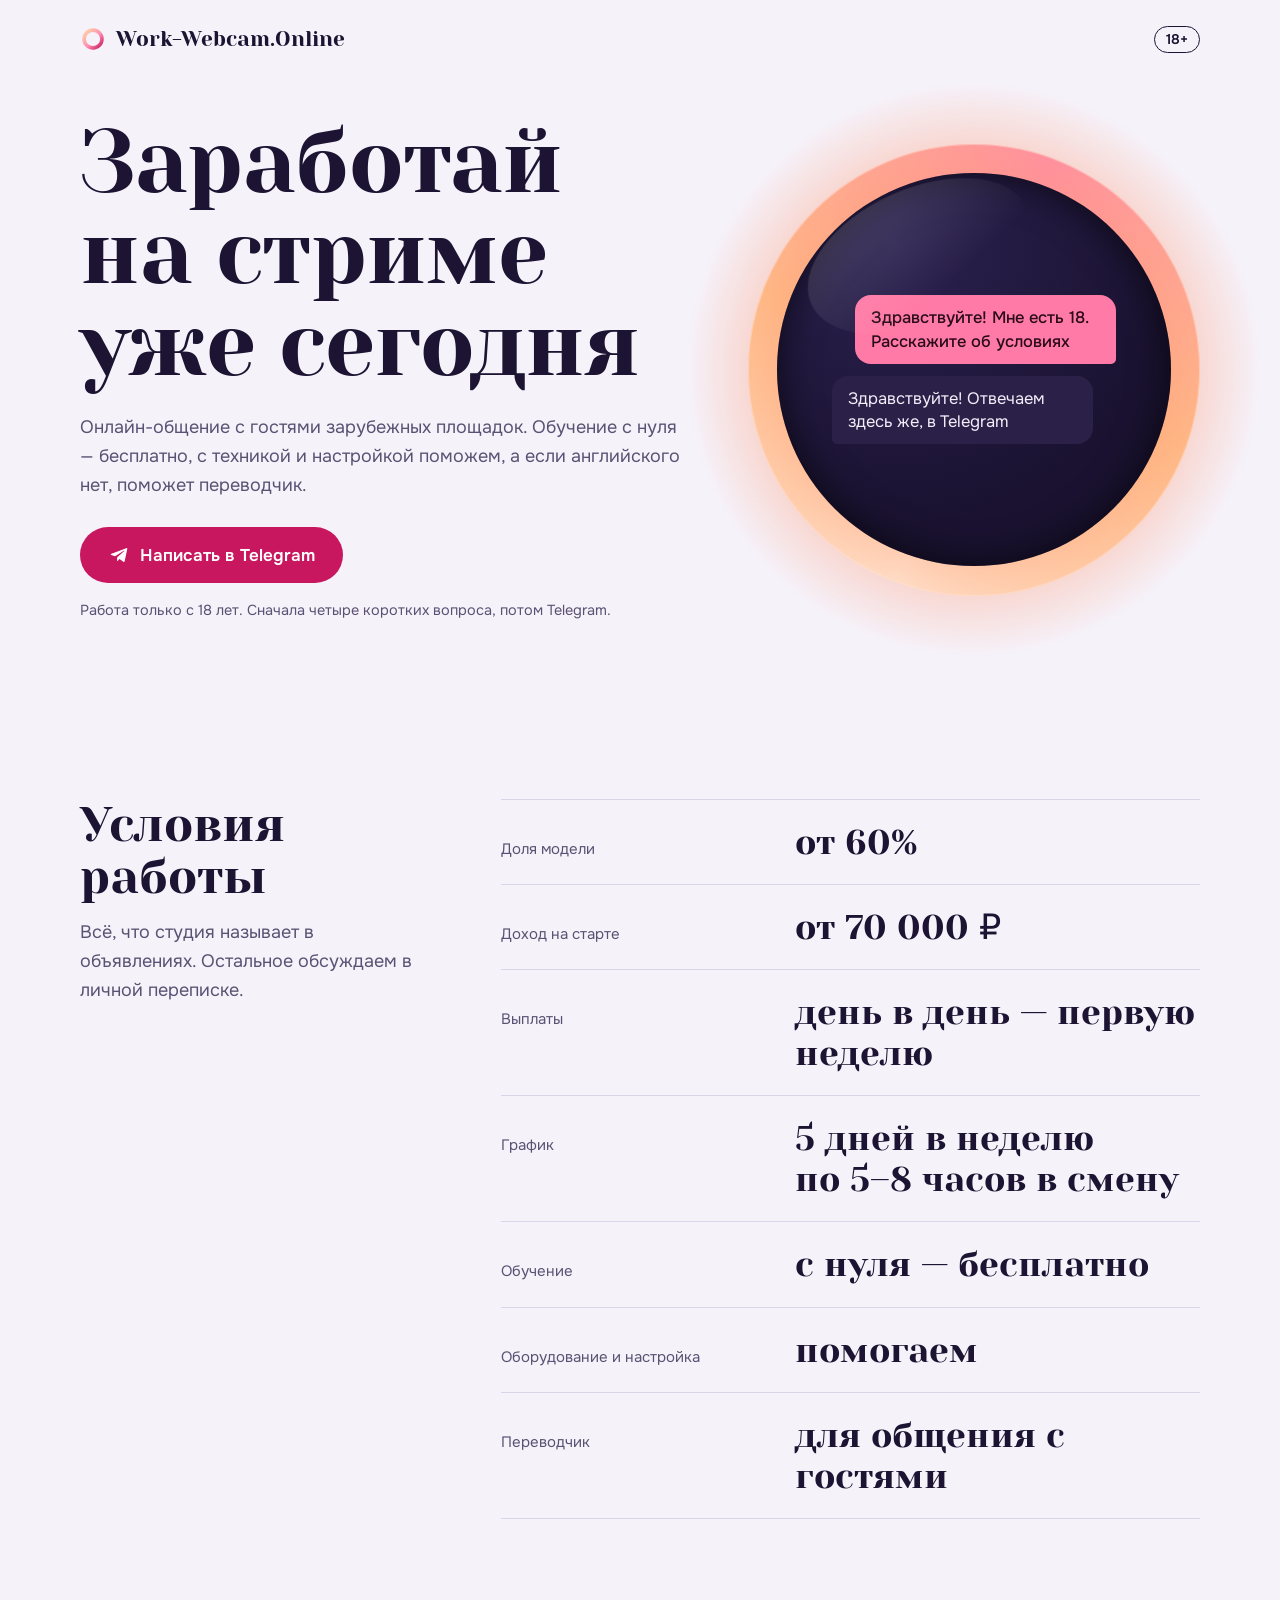
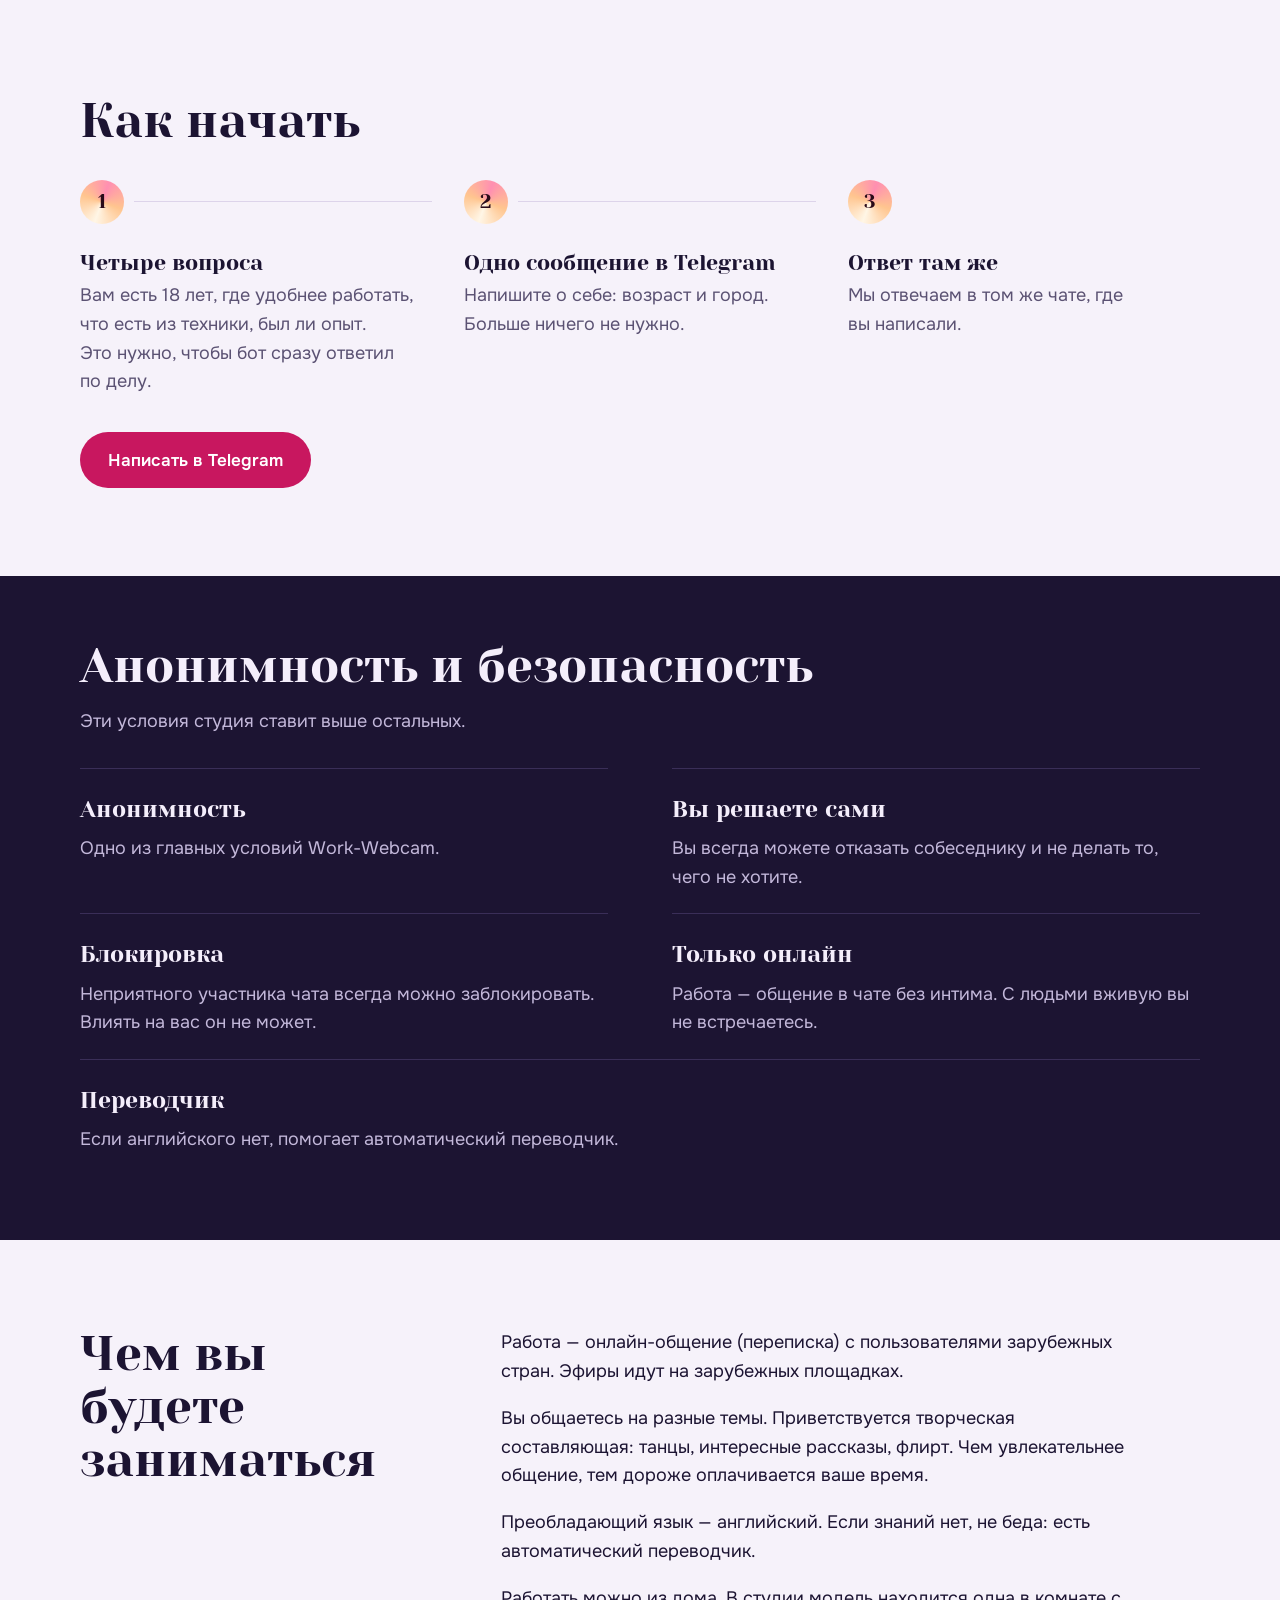
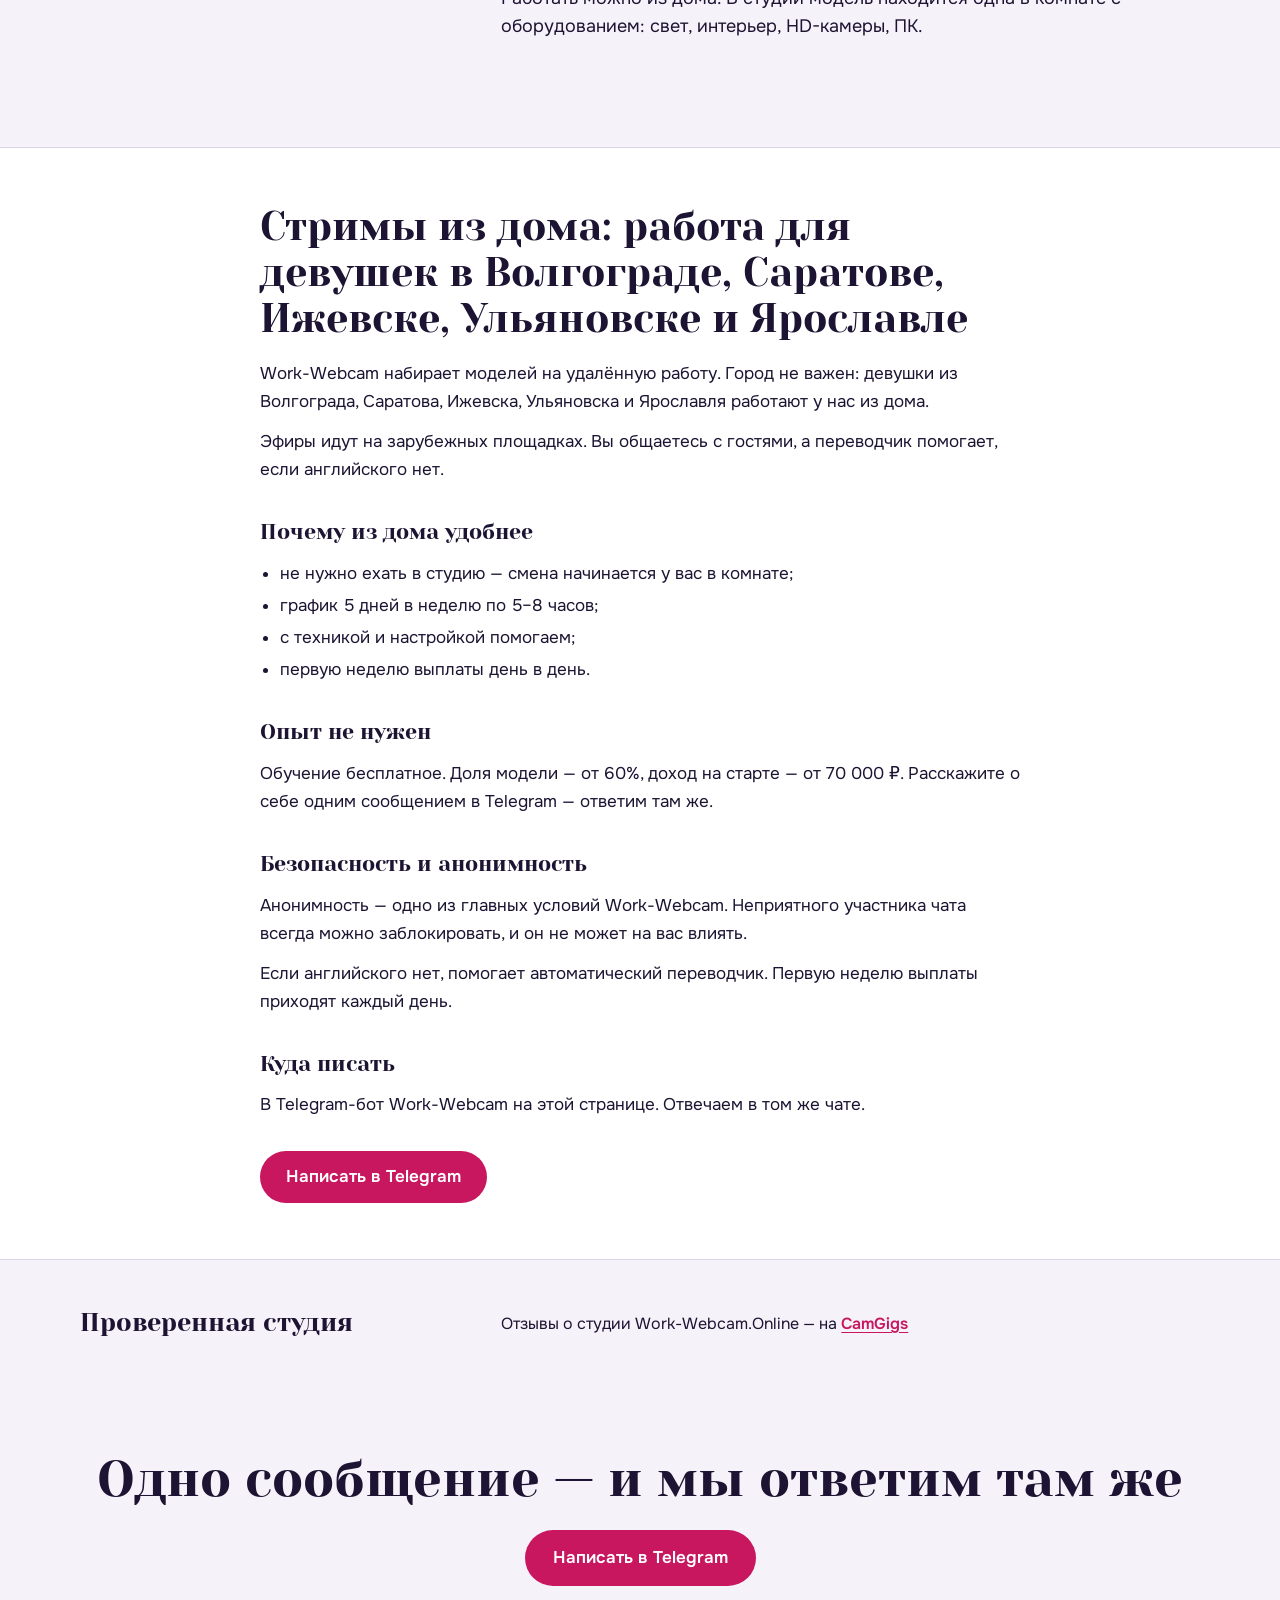
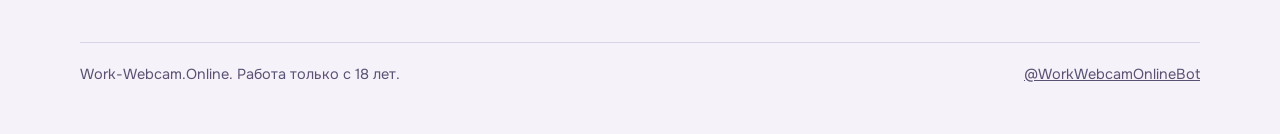
==== index.html @ 43a7afc7 "Новый вид «заказ»: кольцевая лампа, ведомость условий, путь заявки; SEO-основа; превью noindex Co-Au" ====
<!DOCTYPE html>
<html lang="ru">
<head>
<meta charset="utf-8">
<meta name="viewport" content="width=device-width, initial-scale=1">
<meta name="color-scheme" content="light dark">
<meta name="robots" content="noindex,nofollow">
<title>Work-Webcam — работа вебкам-моделью из дома: выплаты каждый день</title>
<meta name="description" content="Work-Webcam: работа вебкам-моделью из дома. Выплаты каждый день в первую неделю, анонимность, переводчик для общения. Заявка — в Telegram.">
<link rel="canonical" href="https://metatron2025.github.io/work-webcam-online/">
<meta property="og:type" content="website">
<meta property="og:locale" content="ru_RU">
<meta property="og:site_name" content="Work-Webcam.Online">
<meta property="og:url" content="https://metatron2025.github.io/work-webcam-online/">
<meta property="og:title" content="Работа вебкам моделью в своём Городе или Удалённо">
<meta property="og:description" content="Work-Webcam: работа вебкам-моделью из дома. Выплаты каждый день в первую неделю, анонимность, переводчик для общения. Заявка — в Telegram.">
<meta property="og:image" content="https://metatron2025.github.io/work-webcam-online/images/og.webp">
<meta property="og:image:width" content="1200">
<meta property="og:image:height" content="630">
<meta property="og:image:alt" content="Кольцевая лампа и переписка в Telegram: Work-Webcam.Online">
<meta name="twitter:card" content="summary_large_image">
<link rel="icon" href="images/favicon.svg" type="image/svg+xml">
<link rel="preload" href="fonts/yeseva-one-cyrillic.woff2" as="font" type="font/woff2" crossorigin>
<link rel="preload" href="fonts/onest-cyrillic.woff2" as="font" type="font/woff2" crossorigin>
<link rel="stylesheet" href="css/fonts.css">
<link rel="stylesheet" href="css/site.css">
<script type="application/ld+json">
{"@context":"https://schema.org","@graph":[
{"@type":"Organization","@id":"https://metatron2025.github.io/work-webcam-online/#org","name":"Work-Webcam.Online","url":"https://metatron2025.github.io/work-webcam-online/","logo":"https://metatron2025.github.io/work-webcam-online/images/favicon.svg","sameAs":["https://t.me/WorkWebcamOnlineBot"],"description":"Студия набирает девушек от 18 лет на удалённую работу вебкам-моделью. Заявка — в Telegram."},
{"@type":"WebSite","@id":"https://metatron2025.github.io/work-webcam-online/#site","url":"https://metatron2025.github.io/work-webcam-online/","name":"Work-Webcam.Online","inLanguage":"ru","publisher":{"@id":"https://metatron2025.github.io/work-webcam-online/#org"}}
]}
</script>
</head>
<body>
<a class="ssylka-propustit" href="#usloviya">К условиям работы</a>

<header class="obertka shapka">
  <a class="imya" href="./" aria-label="Work-Webcam.Online — на главную">
    <svg viewBox="0 0 64 64" aria-hidden="true"><defs><linearGradient id="lg" x1="0" y1="0" x2="1" y2="1"><stop offset="0" stop-color="#ffd7a8"/><stop offset=".55" stop-color="#ff8fb1"/><stop offset="1" stop-color="#c8175f"/></linearGradient></defs><circle cx="32" cy="32" r="22" fill="none" stroke="url(#lg)" stroke-width="9"/></svg>
    Work-Webcam.Online
  </a>
  <span class="vozrast" title="Работа только с 18 лет">18+</span>
</header>

<main>
  <section class="obertka pervyj" aria-labelledby="zagolovok">
    <div>
      <h1 id="zagolovok">Заработай на стриме уже сегодня</h1>
      <p class="vstuplenie">Онлайн-общение с гостями зарубежных площадок. Обучение с нуля — бесплатно, с техникой и настройкой поможем, а если английского нет, поможет переводчик.</p>
      <a class="knopka" href="https://t.me/WorkWebcamOnlineBot?start=sajt_work-webcam-online" target="_blank" rel="nofollow noopener">
        <svg viewBox="0 0 24 24" aria-hidden="true"><path fill="currentColor" d="M9.78 18.65l.28-4.23 7.68-6.92c.34-.31-.07-.46-.52-.19L7.74 13.3 3.64 12c-.88-.25-.89-.86.2-1.3l15.97-6.16c.73-.33 1.43.18 1.15 1.3l-2.72 12.81c-.19.91-.74 1.13-1.5.71L12.6 16.3l-1.99 1.93c-.23.23-.42.42-.83.42z"/></svg>
        Написать в Telegram
      </a>
      <p class="primechanie">Работа только с 18 лет. Сначала четыре коротких вопроса, потом Telegram.</p>
    </div>
    <div class="lampa" role="img" aria-label="Кольцевая лампа, внутри — переписка: вы пишете одно сообщение, студия отвечает там же, в Telegram">
      <div class="disk" aria-hidden="true">
        <div class="puzyr vhod">Здравствуйте! Мне есть 18. Расскажите об условиях</div>
        <div class="puzyr otvet">Здравствуйте! Отвечаем здесь же, в Telegram</div>
      </div>
    </div>
  </section>

  <section class="obertka razdel usloviya" id="usloviya" aria-labelledby="h-usloviya">
    <div class="zagolovok">
      <h2 id="h-usloviya">Условия работы</h2>
      <p class="podskazka">Всё, что студия называет в объявлениях. Остальное обсуждаем в личной переписке.</p>
    </div>
    <dl class="vedomost">
      <div><dt>Доля модели</dt><dd>от 60%</dd></div>
      <div><dt>Доход на старте</dt><dd>от 70 000 ₽</dd></div>
      <div><dt>Выплаты</dt><dd>день в день — первую неделю</dd></div>
      <div><dt>График</dt><dd>5&nbsp;дней в&nbsp;неделю по&nbsp;5&#8288;–&#8288;8&nbsp;часов в&nbsp;смену</dd></div>
      <div><dt>Обучение</dt><dd>с нуля — бесплатно</dd></div>
      <div><dt>Оборудование и настройка</dt><dd>помогаем</dd></div>
      <div><dt>Переводчик</dt><dd>для общения с гостями</dd></div>
    </dl>
  </section>

  <section class="obertka razdel" aria-labelledby="h-put">
    <h2 id="h-put">Как начать</h2>
    <ol class="put">
      <li><h3>Четыре вопроса</h3><p>Вам есть 18 лет, где удобнее работать, что есть из техники, был ли опыт. Это нужно, чтобы бот сразу ответил по делу.</p></li>
      <li><h3>Одно сообщение в Telegram</h3><p>Напишите о себе: возраст и город. Больше ничего не нужно.</p></li>
      <li><h3>Ответ там же</h3><p>Мы отвечаем в том же чате, где вы написали.</p></li>
    </ol>
    <a class="knopka" href="https://t.me/WorkWebcamOnlineBot?start=sajt_work-webcam-online" target="_blank" rel="nofollow noopener">Написать в Telegram</a>
  </section>

  <div class="noch">
    <section class="obertka razdel" aria-labelledby="h-bezopasnost">
      <h2 id="h-bezopasnost">Анонимность и безопасность</h2>
      <p class="podskazka">Эти условия студия ставит выше остальных.</p>
      <div class="garantii">
        <div><h3>Анонимность</h3><p>Одно из главных условий Work-Webcam.</p></div>
        <div><h3>Вы решаете сами</h3><p>Вы всегда можете отказать собеседнику и не делать то, чего не хотите.</p></div>
        <div><h3>Блокировка</h3><p>Неприятного участника чата всегда можно заблокировать. Влиять на вас он не может.</p></div>
        <div><h3>Только онлайн</h3><p>Работа — общение в чате без интима. С людьми вживую вы не встречаетесь.</p></div>
        <div><h3>Переводчик</h3><p>Если английского нет, помогает автоматический переводчик.</p></div>
      </div>
    </section>
  </div>

  <section class="obertka razdel rabota" aria-labelledby="h-rabota">
    <h2 id="h-rabota">Чем вы будете заниматься</h2>
    <div class="tekst">
      <p>Работа — онлайн-общение (переписка) с пользователями зарубежных стран. Эфиры идут на зарубежных площадках.</p>
      <p>Вы общаетесь на разные темы. Приветствуется творческая составляющая: танцы, интересные рассказы, флирт. Чем увлекательнее общение, тем дороже оплачивается ваше время.</p>
      <p>Преобладающий язык — английский. Если знаний нет, не беда: есть автоматический переводчик.</p>
      <p>Работать можно из дома. В студии модель находится одна в комнате с оборудованием: свет, интерьер, HD-камеры, ПК.</p>
    </div>
  </section>

<!--blok-gorod--><section class="bg-wrap"><div class="bg-in">
<h2>Стримы из дома: работа для девушек в Волгограде, Саратове, Ижевске, Ульяновске и Ярославле</h2>
<p>Work-Webcam набирает моделей на удалённую работу. Город не важен: девушки из Волгограда, Саратова, Ижевска, Ульяновска и Ярославля работают у нас из дома.</p>
<p>Эфиры идут на зарубежных площадках. Вы общаетесь с гостями, а переводчик помогает, если английского нет.</p>
<h3>Почему из дома удобнее</h3>
<ul><li>не нужно ехать в студию — смена начинается у вас в комнате;</li><li>график 5 дней в неделю по 5–8 часов;</li><li>с техникой и настройкой помогаем;</li><li>первую неделю выплаты день в день.</li></ul>
<h3>Опыт не нужен</h3>
<p>Обучение бесплатное. Доля модели — от 60%, доход на старте — от 70 000 ₽. Расскажите о себе одним сообщением в Telegram — ответим там же.</p>
<h3>Безопасность и анонимность</h3>
<p>Анонимность — одно из главных условий Work-Webcam. Неприятного участника чата всегда можно заблокировать, и он не может на вас влиять.</p>
<p>Если английского нет, помогает автоматический переводчик. Первую неделю выплаты приходят каждый день.</p>
<h3>Куда писать</h3>
<p>В Telegram-бот Work-Webcam на этой странице. Отвечаем в том же чате.</p>
<a class="bg-btn" href="https://t.me/WorkWebcamOnlineBot?start=sajt_work-webcam-online" target="_blank" rel="nofollow">Написать в Telegram</a></div></section><!--/blok-gorod-->

  <section class="proverennaya" aria-labelledby="h-prov">
    <div class="obertka">
      <h2 id="h-prov">Проверенная студия</h2>
      <!--blok-proverennaya-->
<div class="camgigs-otzyvy" data-cg-studiya="2766" data-cg-kod="4491ab0385c8">Отзывы о студии Work-Webcam.Online — на <a href="http://100.115.98.47:8081/studios/work-webcam-online/" rel="nofollow" target="_blank">CamGigs</a></div>
<script async src="http://100.115.98.47:8081/wp-content/plugins/camgigs-proverennye/vidzhet.js"></script>
      <!--/blok-proverennaya-->
    </div>
  </section>

  <section class="obertka final" aria-labelledby="h-final">
    <h2 id="h-final">Одно сообщение — и мы ответим там же</h2>
    <a class="knopka" href="https://t.me/WorkWebcamOnlineBot?start=sajt_work-webcam-online" target="_blank" rel="nofollow noopener">Написать в Telegram</a>
  </section>
</main>

<footer class="podval">
  <div class="obertka">
    <span>Work-Webcam.Online. Работа только с 18 лет.</span>
    <a href="https://t.me/WorkWebcamOnlineBot?start=sajt_work-webcam-online" target="_blank" rel="nofollow noopener">@WorkWebcamOnlineBot</a>
  </div>
</footer>

<div class="nizhnyaya"><a class="knopka" href="https://t.me/WorkWebcamOnlineBot?start=sajt_work-webcam-online" target="_blank" rel="nofollow noopener">Написать в Telegram</a></div>

<script src="js/site.js" defer></script>
<script src="bot-priemnik.js"></script>
</body>
</html>
---- css/fonts.css ----
@font-face {
  font-family: 'Onest';
  font-style: normal;
  font-weight: 400 700;
  font-display: swap;
  src: url(../fonts/onest-cyrillic.woff2) format('woff2');
  unicode-range: U+0301, U+0400-045F, U+0490-0491, U+04B0-04B1, U+2116;
}
@font-face {
  font-family: 'Onest';
  font-style: normal;
  font-weight: 400 700;
  font-display: swap;
  src: url(../fonts/onest-latin.woff2) format('woff2');
  unicode-range: U+0000-00FF, U+0131, U+0152-0153, U+02BB-02BC, U+02C6, U+02DA, U+02DC, U+0304, U+0308, U+0329, U+2000-206F, U+20AC, U+2122, U+2191, U+2193, U+2212, U+2215, U+FEFF, U+FFFD;
}
@font-face {
  font-family: 'Yeseva One';
  font-style: normal;
  font-weight: 400;
  font-display: swap;
  src: url(../fonts/yeseva-one-cyrillic.woff2) format('woff2');
  unicode-range: U+0301, U+0400-045F, U+0490-0491, U+04B0-04B1, U+2116;
}
@font-face {
  font-family: 'Yeseva One';
  font-style: normal;
  font-weight: 400;
  font-display: swap;
  src: url(../fonts/yeseva-one-latin.woff2) format('woff2');
  unicode-range: U+0000-00FF, U+0131, U+0152-0153, U+02BB-02BC, U+02C6, U+02DA, U+02DC, U+0304, U+0308, U+0329, U+2000-206F, U+20AC, U+2122, U+2191, U+2193, U+2212, U+2215, U+FEFF, U+FFFD;
}
---- css/site.css ----
/* Work-Webcam.Online — вид «заказ». Одно запоминающееся место: кольцевая лампа на первом экране. Остальное тихое. */
:root {
  --bg: #f6f2fa;
  --surface: #ffffff;
  --ink: #1c1432;
  --muted: #5b5273;
  --line: #ddd4ea;
  --accent: #c8175f;
  --accent-ink: #ffffff;
  --night: #1c1432;
  --night-ink: #f4eefb;
  --night-muted: #c3b8da;
  --night-line: #3a2e58;
  --disc: #1a1230;
  --glow: rgba(255, 150, 110, .5);
  --bubble-in: #2b2148;
  --bubble-out: #ff7aa6;
  --bubble-out-ink: #2a0b19;
  --ring-a: #fff6e6;
  --ring-b: #ffc58f;
  --ring-c: #ff8fb1;
  --display: "Yeseva One", Georgia, "Times New Roman", serif;
  --text: "Onest", system-ui, -apple-system, "Segoe UI", Roboto, Arial, sans-serif;
  --gutter: 20px;
  --radius: 22px;
}
@media (prefers-color-scheme: dark) {
  :root {
    --bg: #120c20;
    --surface: #1b1330;
    --ink: #f4eefb;
    --muted: #b9add2;
    --line: #34294f;
    --accent: #ff6b9c;
    --accent-ink: #26091a;
    --night: #0a0614;
    --night-line: #2c2246;
    --disc: #0d0818;
    --glow: rgba(255, 120, 150, .42);
    --bubble-in: #261c43;
  }
}

*, *::before, *::after { box-sizing: border-box; }
html { -webkit-text-size-adjust: 100%; scroll-behavior: smooth; }
body {
  margin: 0;
  background: var(--bg);
  color: var(--ink);
  font: 400 17px/1.6 var(--text);
  text-rendering: optimizeLegibility;
}
main { overflow-x: clip; }
img, svg { max-width: 100%; display: block; }
a { color: inherit; }
h1, h2, h3 { font-family: var(--display); font-weight: 400; margin: 0; text-wrap: balance; }
p { margin: 0 0 1em; text-wrap: pretty; }
:focus-visible { outline: 3px solid var(--accent); outline-offset: 3px; border-radius: 6px; }
.ssylka-propustit { position: absolute; left: -9999px; top: 8px; background: var(--surface); padding: 10px 14px; z-index: 50; }
.ssylka-propustit:focus { left: 8px; }

.obertka { width: min(1120px, 100% - 2 * var(--gutter)); margin-inline: auto; }

/* Шапка */
.shapka { display: flex; align-items: center; justify-content: space-between; padding: 18px 0 8px; }
.imya { font: 400 21px/1 var(--display); text-decoration: none; display: inline-flex; align-items: center; gap: 10px; }
.imya svg { width: 26px; height: 26px; flex: none; }
.vozrast { font-weight: 600; font-size: 14px; border: 1.5px solid var(--ink); border-radius: 999px; padding: 4px 11px; line-height: 1.2; }

/* Кнопка */
.knopka {
  display: inline-flex; align-items: center; justify-content: center; gap: 10px;
  min-height: 56px; padding: 0 28px; border-radius: 999px;
  background: var(--accent); color: var(--accent-ink);
  font: 600 17px/1 var(--text); text-decoration: none; border: 0; cursor: pointer;
  transition: transform .15s ease, filter .15s ease;
}
.knopka:hover { filter: brightness(1.08); }
.knopka:active { transform: translateY(1px); }
.knopka svg { width: 22px; height: 22px; flex: none; }

/* Первый экран */
.pervyj { padding: 28px 0 56px; display: grid; gap: 40px; }
.pervyj h1 { font-size: clamp(2.6rem, 12.2vw, 5.6rem); line-height: 1.02; letter-spacing: -.01em; }
.pervyj .vstuplenie { font-size: 18px; margin: 22px 0 28px; max-width: 34em; color: var(--muted); }
.pervyj .primechanie { font-size: 14.5px; color: var(--muted); margin: 16px 0 0; }

/* Кольцевая лампа */
.lampa {
  position: relative; isolation: isolate;
  width: min(100%, 360px); aspect-ratio: 1; margin-inline: auto;
  border-radius: 50%; padding: 6.5%;
  background: conic-gradient(from 200deg, var(--ring-a), var(--ring-b), var(--ring-c), var(--ring-b), var(--ring-a));
  box-shadow: 0 0 0 1px rgba(255, 255, 255, .5) inset;
}
.lampa::before { /* свет, падающий вокруг кольца */
  content: ""; position: absolute; inset: -16%; z-index: -1; border-radius: 50%;
  background: radial-gradient(circle, var(--glow) 0 42%, transparent 68%);
  animation: svet 1.5s ease-out both;
}
.lampa .disk {
  position: relative; width: 100%; height: 100%; border-radius: 50%; overflow: hidden;
  background: radial-gradient(120% 120% at 30% 18%, #2b2150 0, var(--disc) 60%);
  box-shadow: inset 0 0 38px rgba(0, 0, 0, .65);
  display: flex; flex-direction: column; justify-content: center; gap: 12px;
  padding: 0 14%;
}
.lampa .disk::after { /* блик на стекле */
  content: ""; position: absolute; width: 60%; height: 34%; left: 6%; top: 4%; border-radius: 50%;
  background: linear-gradient(160deg, rgba(255, 255, 255, .16), transparent 70%); transform: rotate(-24deg); pointer-events: none;
}
.puzyr { font-size: 14.5px; line-height: 1.4; padding: 9px 13px; border-radius: 16px; max-width: 92%; color: #f4eefb; }
.puzyr.vhod { align-self: flex-end; background: var(--bubble-out); color: var(--bubble-out-ink); border-bottom-right-radius: 5px; font-weight: 500; }
.puzyr.otvet { align-self: flex-start; background: var(--bubble-in); border-bottom-left-radius: 5px; animation: otvet .5s ease-out 1.5s both; }
@keyframes svet { from { opacity: 0; transform: scale(.7); } to { opacity: 1; transform: none; } }
@keyframes otvet { from { opacity: 0; transform: translateY(8px); } to { opacity: 1; transform: none; } }

/* Разделы */
.razdel { padding: 56px 0; }
.razdel h2 { font-size: clamp(1.9rem, 7vw, 3rem); line-height: 1.1; }
.razdel .podskazka { color: var(--muted); margin-top: 14px; max-width: 30em; }

/* Условия: ведомость, не карточки */
.usloviya { display: grid; gap: 28px; }
.vedomost { margin: 0; padding: 0; }
.vedomost > div { padding: 18px 0; border-top: 1px solid var(--line); display: grid; gap: 4px; }
.vedomost > div:last-child { border-bottom: 1px solid var(--line); }
.vedomost dt { color: var(--muted); font-size: 15px; }
.vedomost dd { margin: 0; font: 400 clamp(1.5rem, 6.4vw, 2.2rem)/1.15 var(--display); }

/* Путь: настоящая последовательность */
.put { list-style: none; margin: 32px 0 36px; padding: 0; counter-reset: shag; display: grid; gap: 0; }
.put li { position: relative; padding: 0 0 30px 64px; counter-increment: shag; }
.put li::before { /* кольцо-маркер: то же кольцо, что на первом экране */
  content: counter(shag); position: absolute; left: 0; top: 0; width: 44px; height: 44px; border-radius: 50%;
  display: grid; place-items: center; font: 400 20px/1 var(--display); color: #2a0b19;
  background: conic-gradient(from 200deg, var(--ring-a), var(--ring-b), var(--ring-c), var(--ring-b), var(--ring-a));
}
.put li::after { content: ""; position: absolute; left: 21.5px; top: 50px; bottom: 6px; width: 1.5px; background: var(--line); }
.put li:last-child { padding-bottom: 0; }
.put li:last-child::after { display: none; }
.put h3 { font-size: 1.35rem; line-height: 1.25; margin: 6px 0 4px; }
.put p { margin: 0; color: var(--muted); }

/* Безопасность: тёмная полоса */
.noch { background: var(--night); color: var(--night-ink); }
.noch .razdel { padding: 64px 0; }
.noch .podskazka { color: var(--night-muted); }
.garantii { display: grid; gap: 0; margin-top: 32px; }
.garantii > div { padding: 22px 0; border-top: 1px solid var(--night-line); }
.garantii h3 { font-size: 1.45rem; margin-bottom: 6px; }
.garantii p { margin: 0; color: var(--night-muted); }

/* О работе */
.rabota { display: grid; gap: 8px; }
.rabota .tekst p { color: var(--ink); }
.rabota .tekst { max-width: 36em; }

/* Блок «город» — текст сохранён, оформление новое */
.bg-wrap { background: var(--surface); padding: 56px 0; border-block: 1px solid var(--line); }
.bg-in { width: min(760px, 100% - 2 * var(--gutter)); margin-inline: auto; font-size: 17px; line-height: 1.65; }
.bg-in h2 { font-size: clamp(1.7rem, 6vw, 2.5rem); line-height: 1.15; margin: 0 0 18px; }
.bg-in h3 { font-size: 1.35rem; margin: 30px 0 10px; }
.bg-in p { margin: 0 0 12px; }
.bg-in ul { padding-left: 20px; margin: 0 0 12px; }
.bg-in li { margin: 4px 0; }
.bg-btn {
  display: inline-flex; align-items: center; min-height: 52px; margin-top: 20px; padding: 0 26px; border-radius: 999px;
  background: var(--accent); color: var(--accent-ink); text-decoration: none; font-weight: 600;
}
.bg-btn:hover { filter: brightness(1.08); }

/* Проверенная студия */
.proverennaya { padding: 48px 0; }
.proverennaya .obertka { display: grid; gap: 16px; align-items: center; }
.proverennaya h2 { font-size: 1.6rem; line-height: 1.2; }
.camgigs-otzyvy { font-size: 16px; }
.camgigs-otzyvy a { color: var(--accent); font-weight: 600; text-underline-offset: 3px; }

/* Финал и подвал */
.final { text-align: center; padding: 64px 0 48px; }
.final h2 { font-size: clamp(1.9rem, 7vw, 3.2rem); line-height: 1.1; margin-bottom: 22px; }
.podval { padding: 8px 0 110px; font-size: 14.5px; color: var(--muted); }
.podval .obertka { display: flex; flex-wrap: wrap; gap: 6px 18px; justify-content: space-between; border-top: 1px solid var(--line); padding-top: 20px; }

/* Нижняя кнопка на телефоне */
.nizhnyaya {
  position: fixed; inset: auto 0 0 0; z-index: 30; padding: 10px var(--gutter) calc(10px + env(safe-area-inset-bottom));
  background: color-mix(in srgb, var(--bg) 92%, transparent); backdrop-filter: blur(10px);
  border-top: 1px solid var(--line);
  transform: translateY(110%); transition: transform .25s ease;
}
.nizhnyaya.vidna { transform: none; }
.nizhnyaya .knopka { width: 100%; }

/* Окно квиза (скрипт bot-priemnik.js не менялся: перекрашиваем его классы под тему) */
.kz-f .kz-b { background: var(--surface); color: var(--ink); border-radius: 24px; font-family: var(--text); }
.kz-f .kz-s { color: var(--muted); }
.kz-f .kz-t { font-family: var(--display); font-weight: 400; font-size: 24px; }
.kz-f .kz-o { background: var(--bg); color: var(--ink); border-color: var(--line); font-family: var(--text); }
.kz-f .kz-o:hover, .kz-f .kz-o:focus-visible { border-color: var(--accent); outline: 3px solid color-mix(in srgb, var(--accent) 35%, transparent); outline-offset: 0; }
.kz-f .kz-g { background: var(--accent); color: var(--accent-ink); font-family: var(--text); }
.kz-f .kz-x { color: var(--muted); }

/* Широкие экраны */
@media (min-width: 900px) {
  :root { --gutter: 32px; }
  body { font-size: 18px; }
  .shapka { padding-top: 26px; }
  .pervyj { grid-template-columns: 1.15fr .85fr; align-items: center; gap: 56px; padding: 56px 0 88px; }
  .lampa { width: min(100%, 460px); }
  .puzyr { font-size: 16.5px; padding: 11px 16px; }
  .razdel { padding: 88px 0; }
  .usloviya { grid-template-columns: 4fr 8fr; gap: 72px; align-items: start; }
  .usloviya .zagolovok { position: sticky; top: 32px; }
  .vedomost > div { grid-template-columns: 1fr 1.5fr; align-items: baseline; gap: 24px; padding: 22px 0; }
  .put { grid-template-columns: repeat(3, 1fr); gap: 32px; }
  .put li { padding: 64px 0 0; }
  .put li::after { left: 54px; right: 0; top: 21px; bottom: auto; width: auto; height: 1.5px; }
  .put li:last-child::after { display: none; }
  .garantii { grid-template-columns: repeat(2, 1fr); column-gap: 64px; }
  .garantii > div:nth-child(5) { grid-column: 1 / -1; }
  .rabota { grid-template-columns: 4fr 8fr; gap: 72px; }
  .proverennaya .obertka { grid-template-columns: 4fr 8fr; gap: 72px; }
  .nizhnyaya { display: none; }
  .podval { padding-bottom: 48px; }
}

@media (prefers-reduced-motion: reduce) {
  html { scroll-behavior: auto; }
  .lampa::before, .puzyr.otvet { animation: none; }
  .nizhnyaya { transition: none; }
}
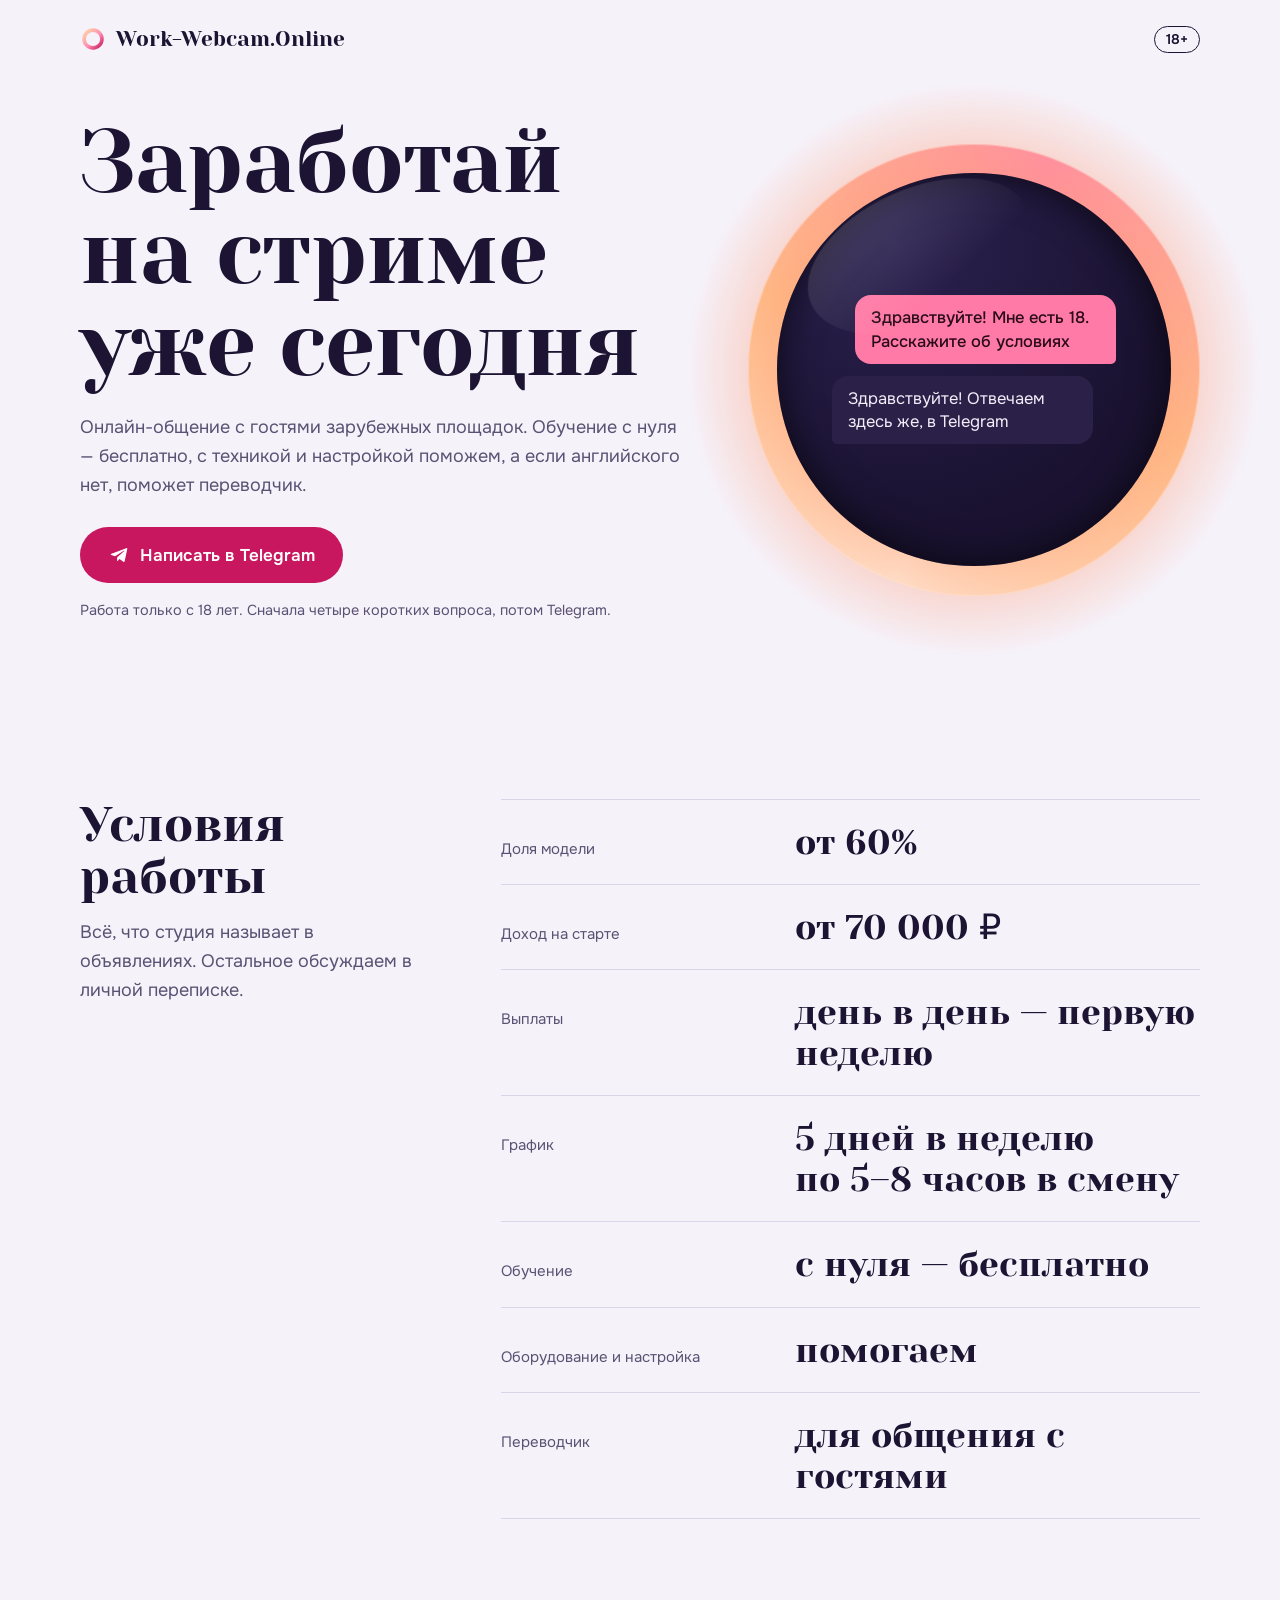
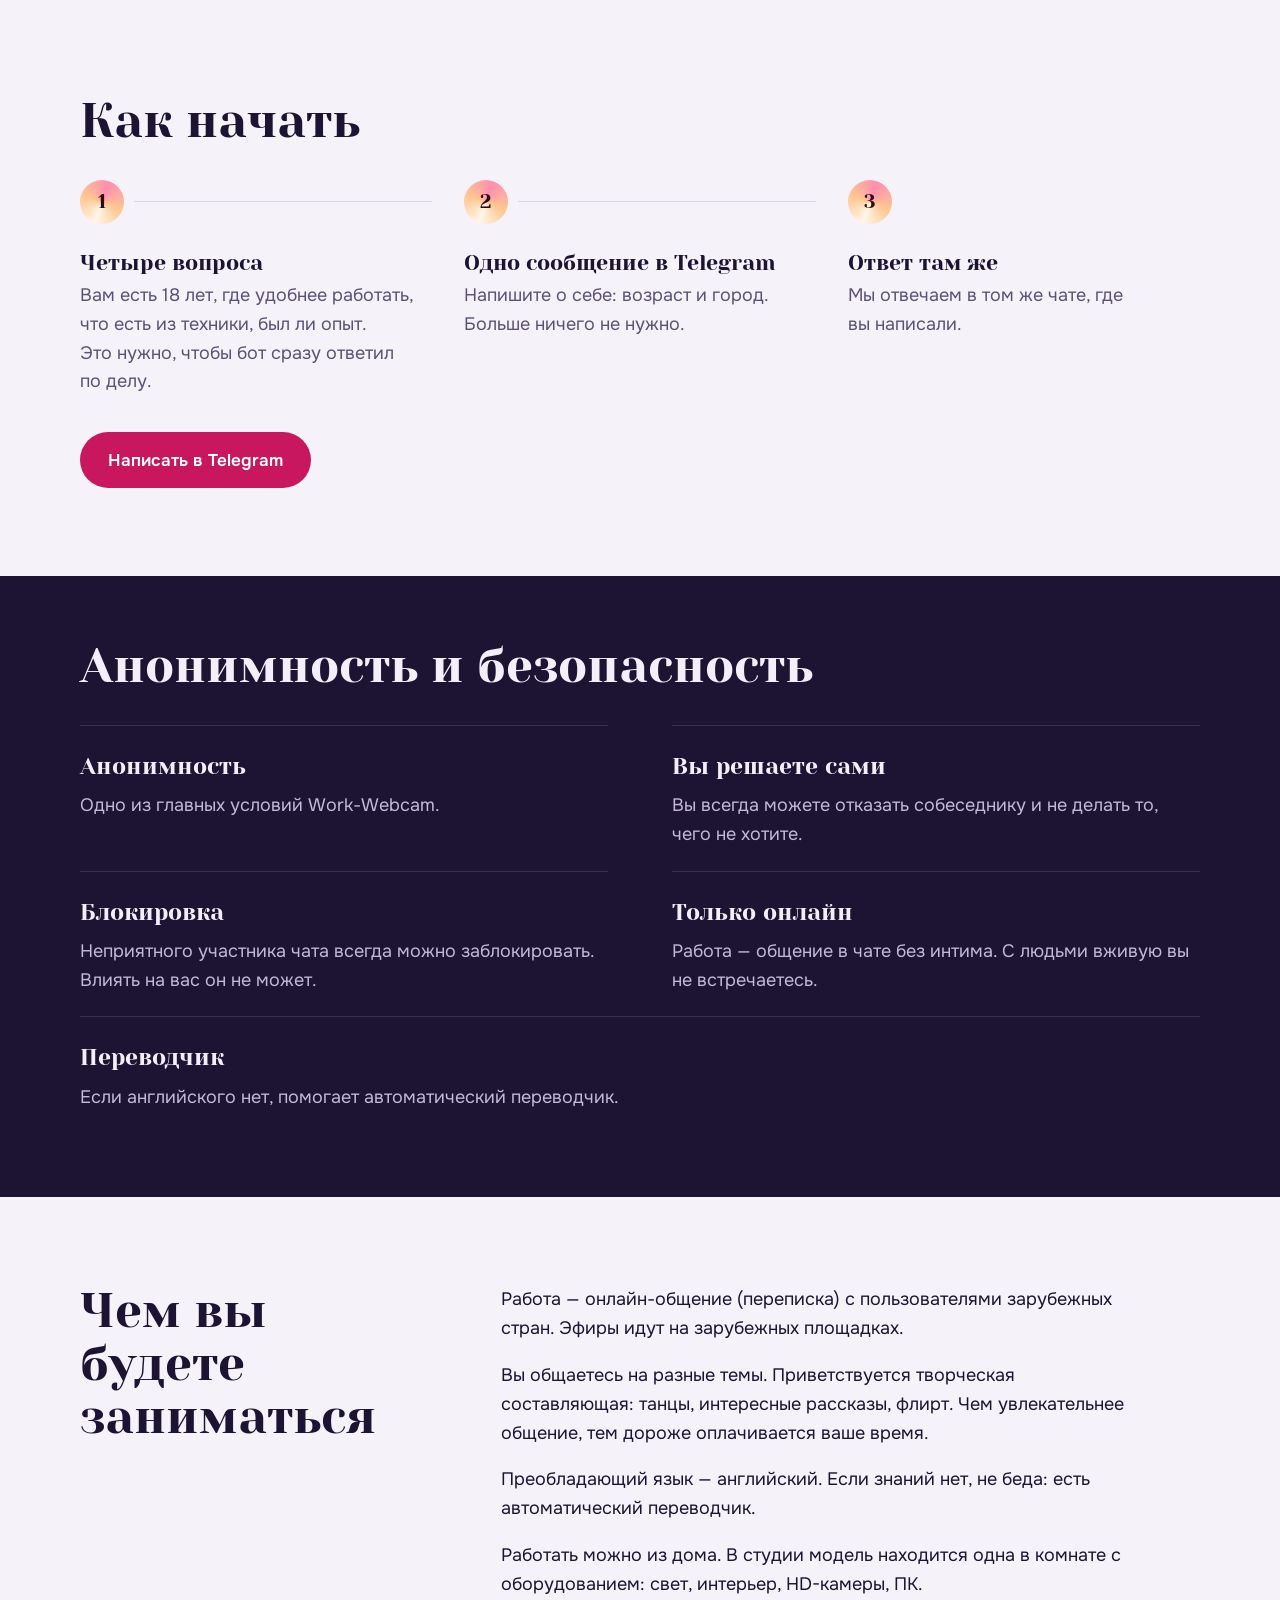
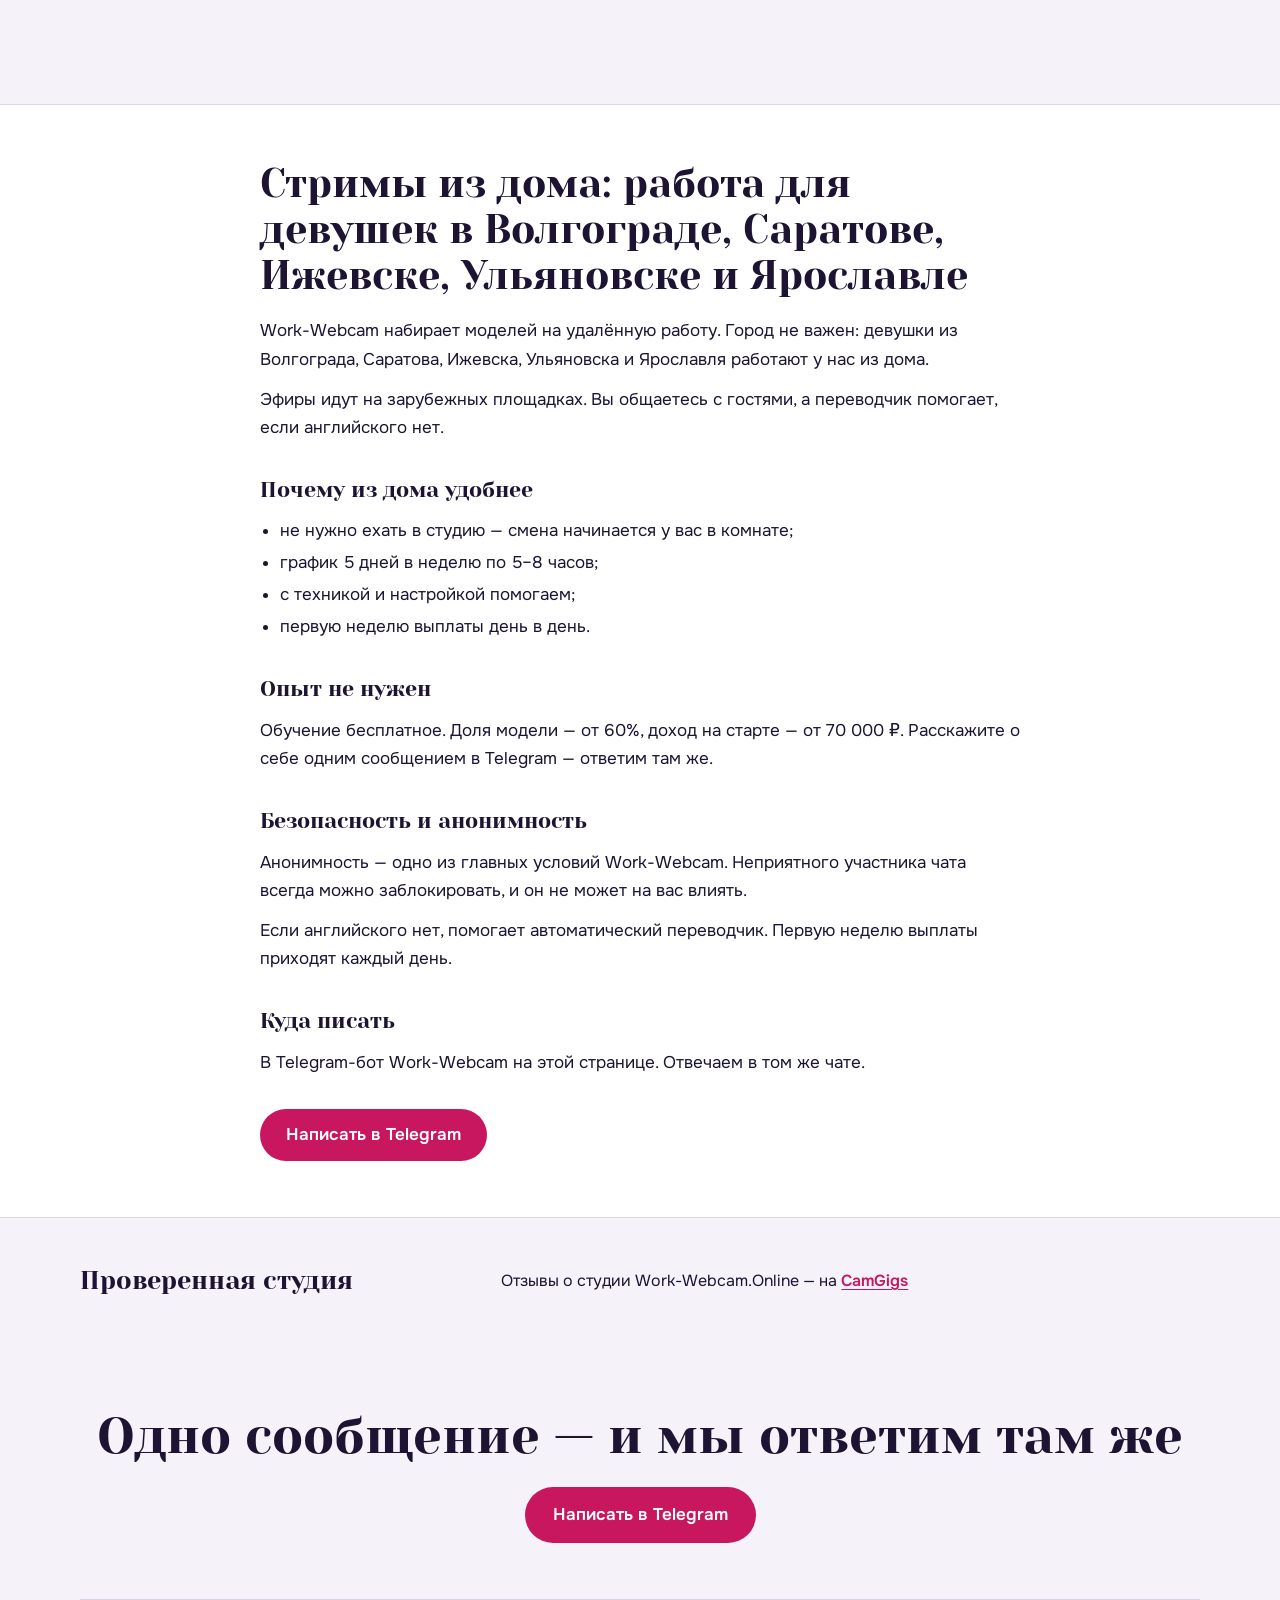
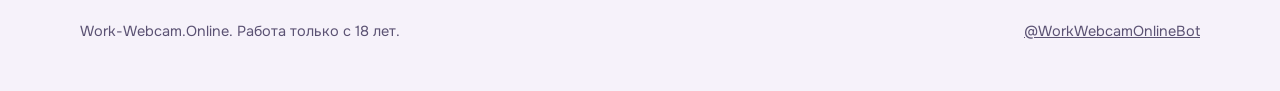
==== commit dd73b67b: "Раздел безопасности: убрана подпись, которой нет в источниках Co-Authored-By: Claude Opus 5.5 (1M co" ====
--- a/index.html
+++ b/index.html
@@ -90,7 +90,6 @@
   <div class="noch">
     <section class="obertka razdel" aria-labelledby="h-bezopasnost">
       <h2 id="h-bezopasnost">Анонимность и безопасность</h2>
-      <p class="podskazka">Эти условия студия ставит выше остальных.</p>
       <div class="garantii">
         <div><h3>Анонимность</h3><p>Одно из главных условий Work-Webcam.</p></div>
         <div><h3>Вы решаете сами</h3><p>Вы всегда можете отказать собеседнику и не делать то, чего не хотите.</p></div>
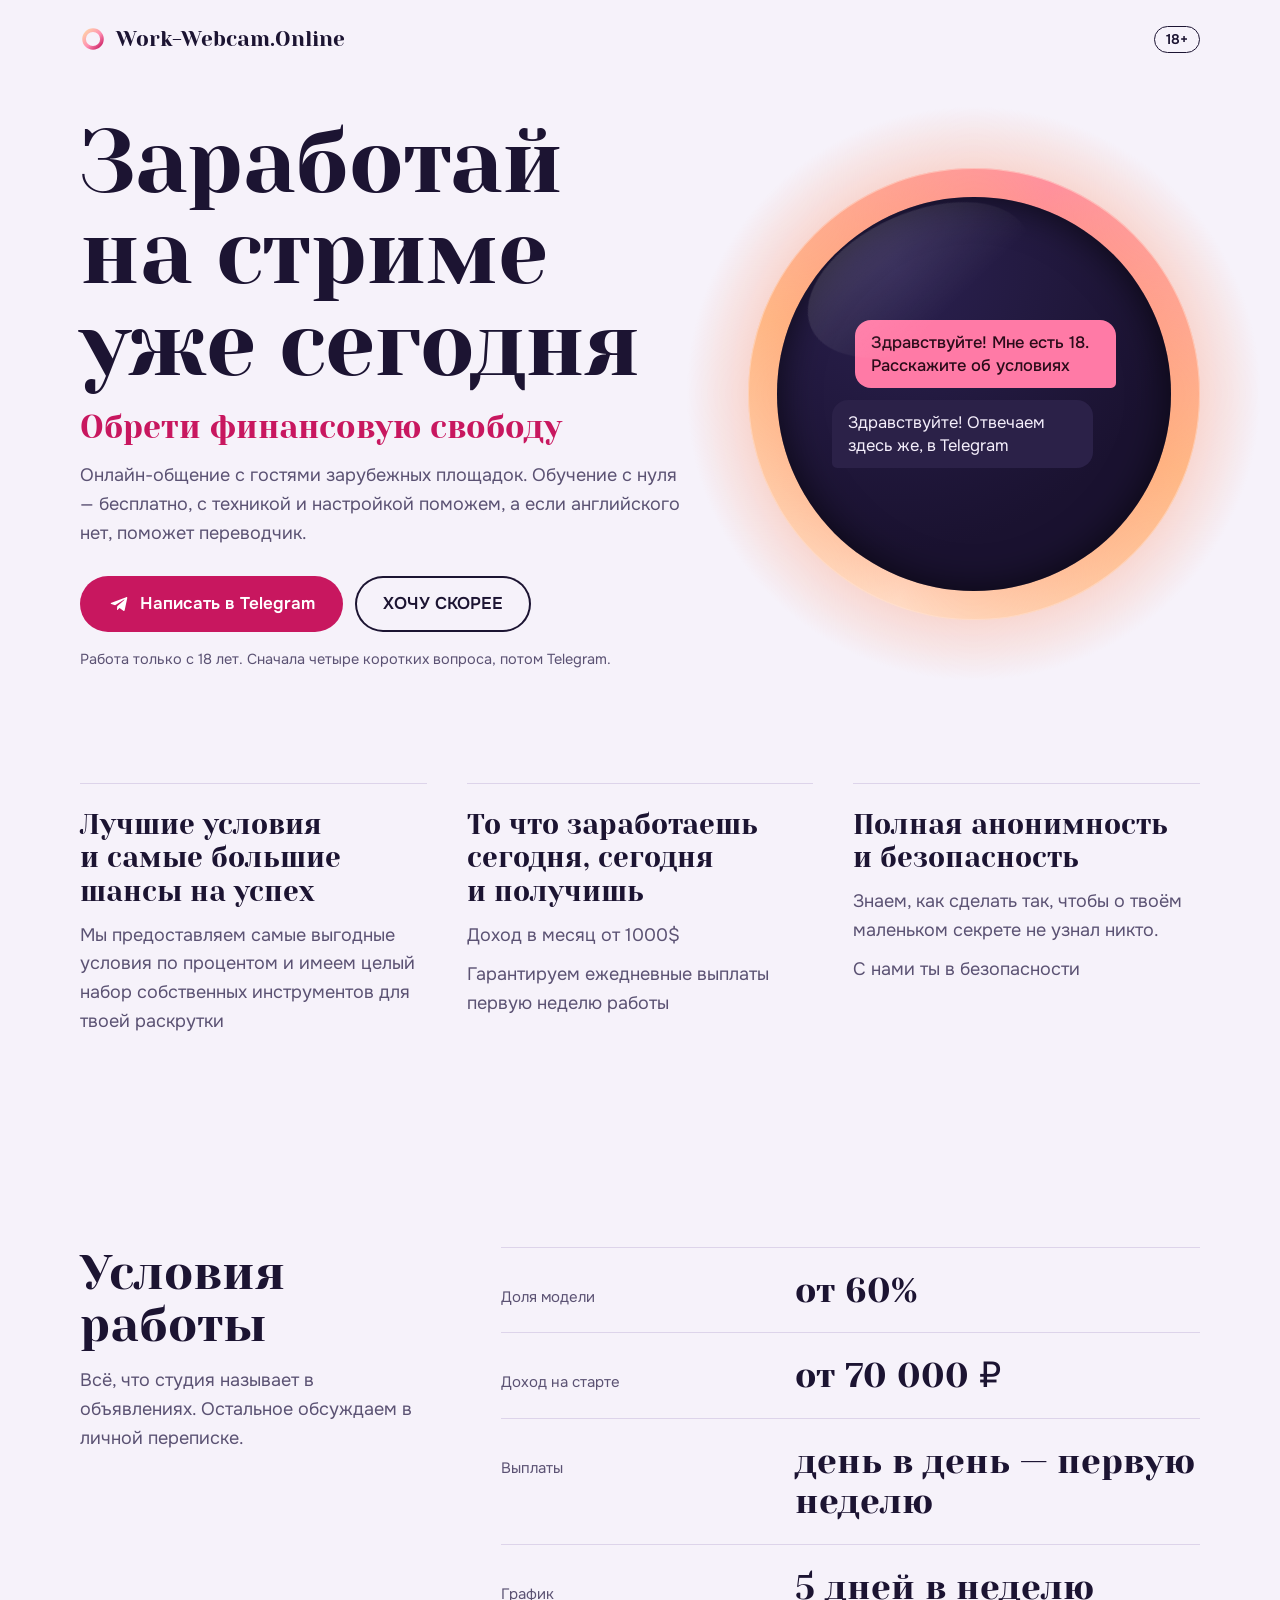
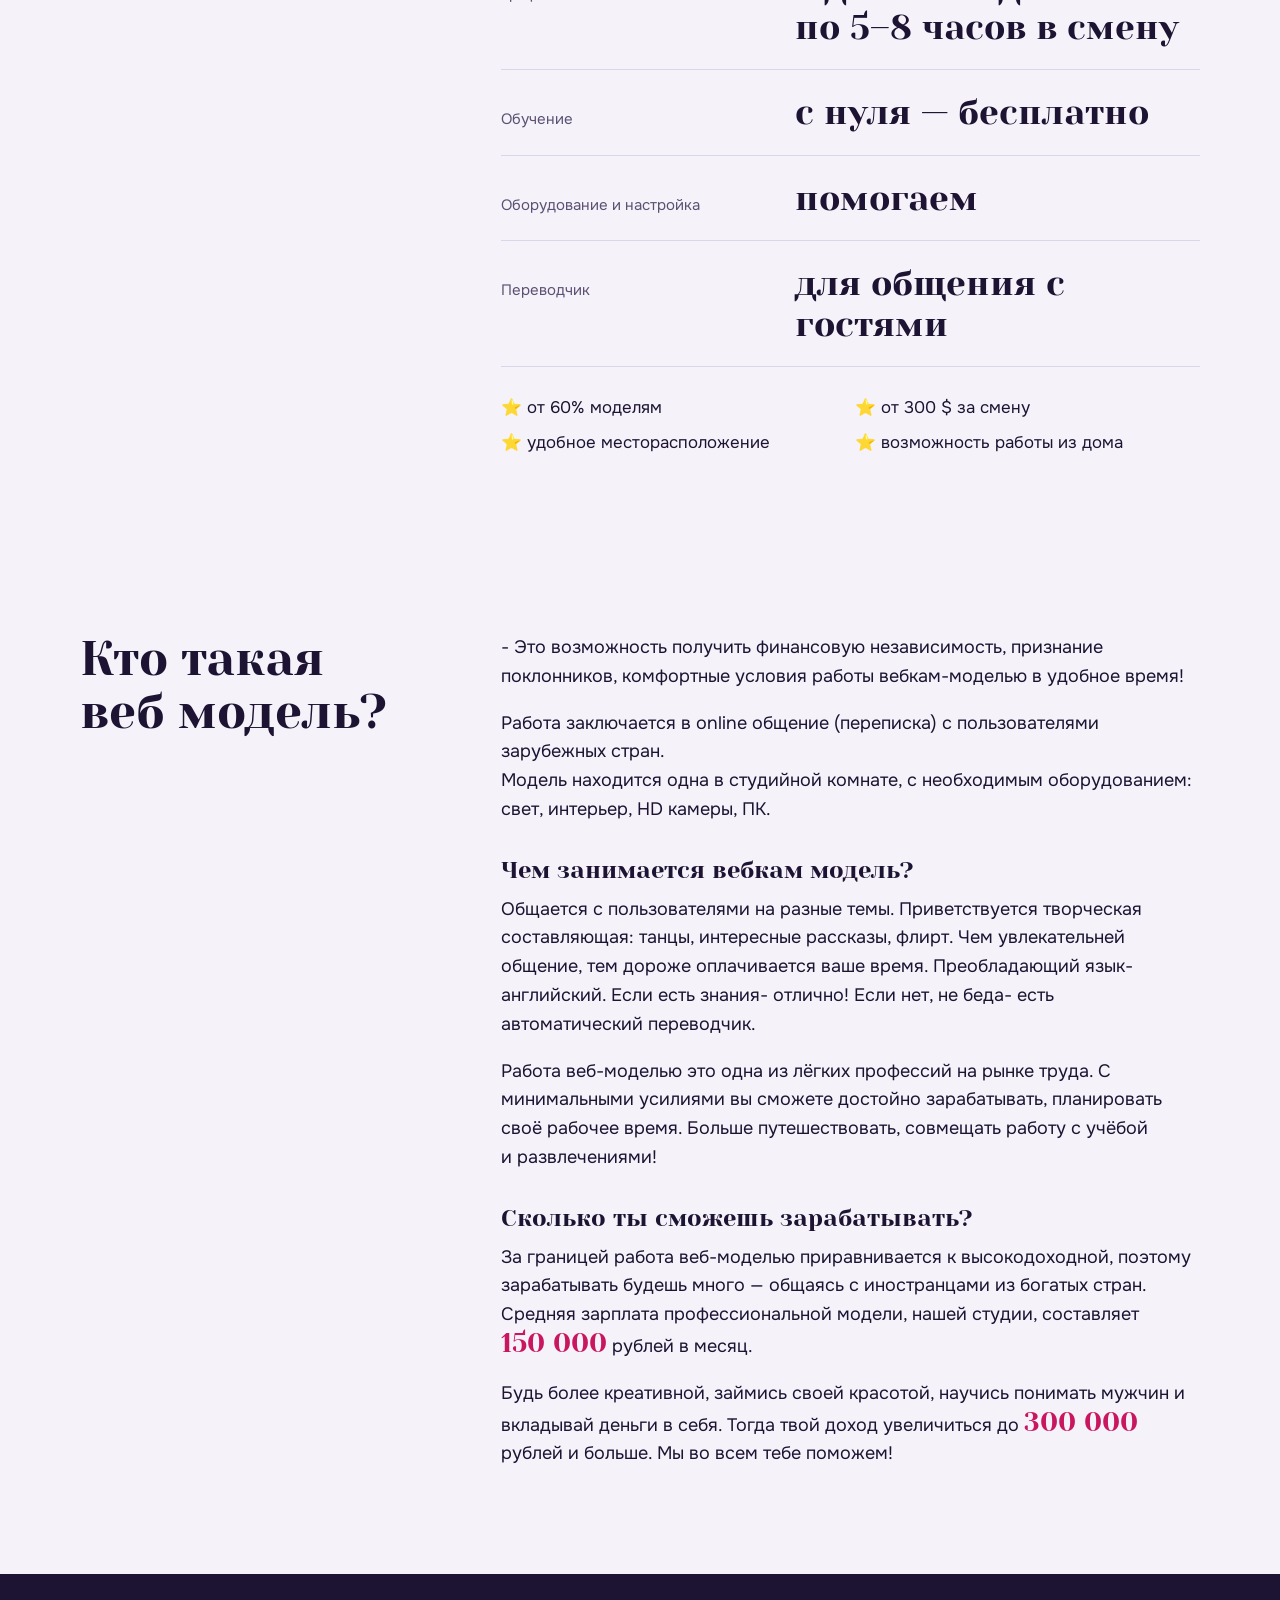
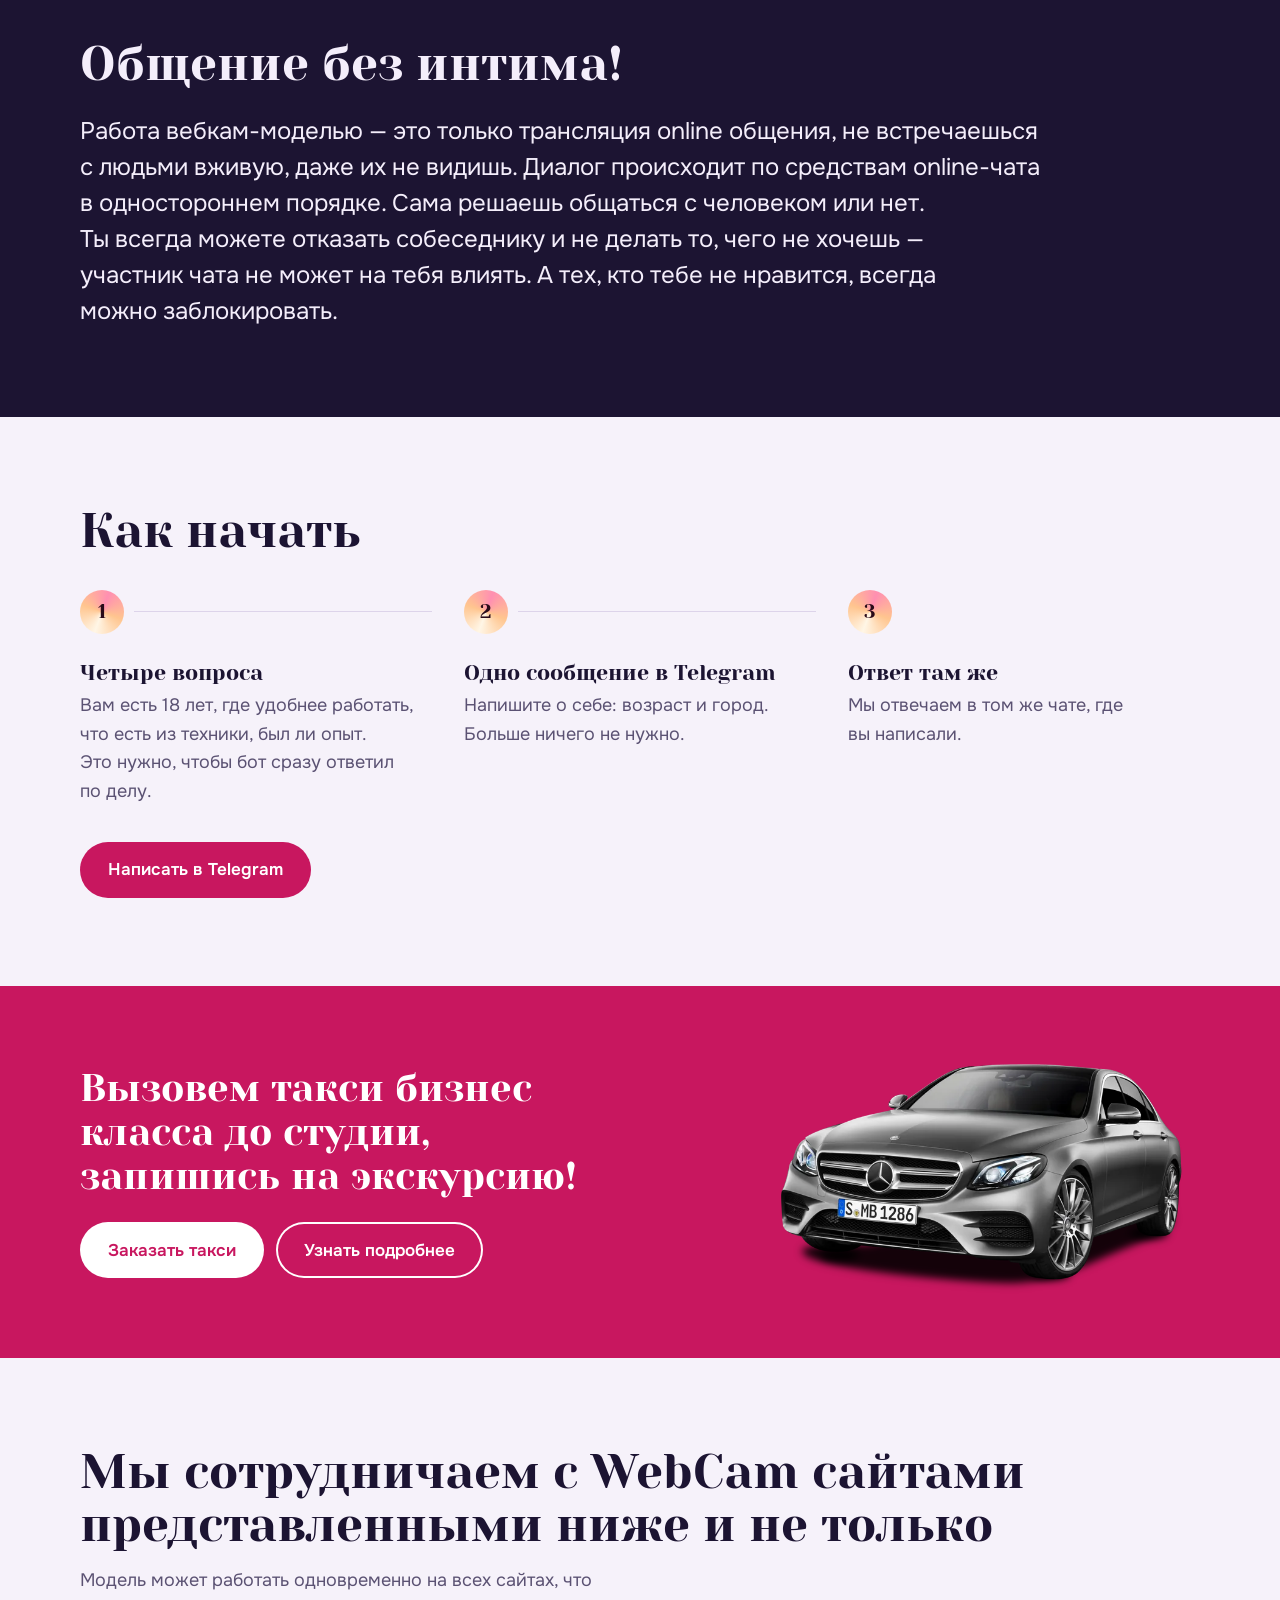
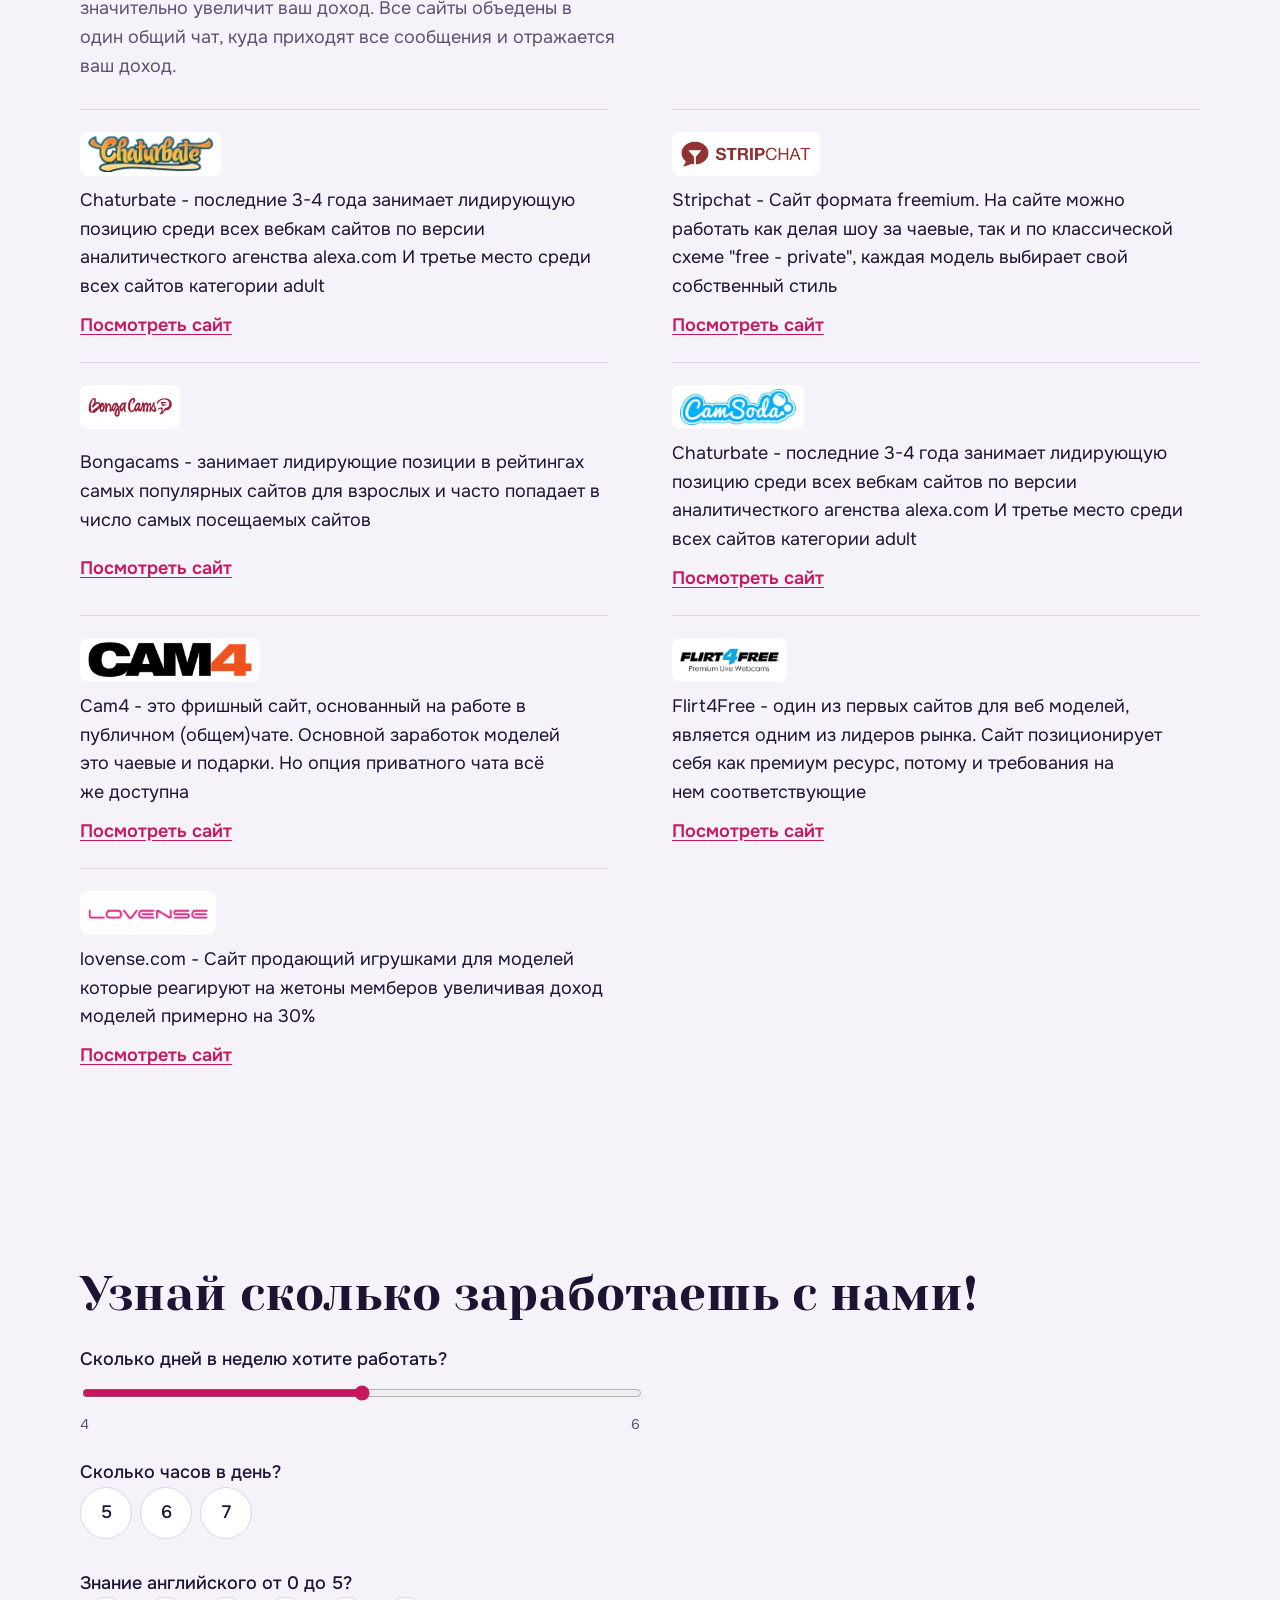
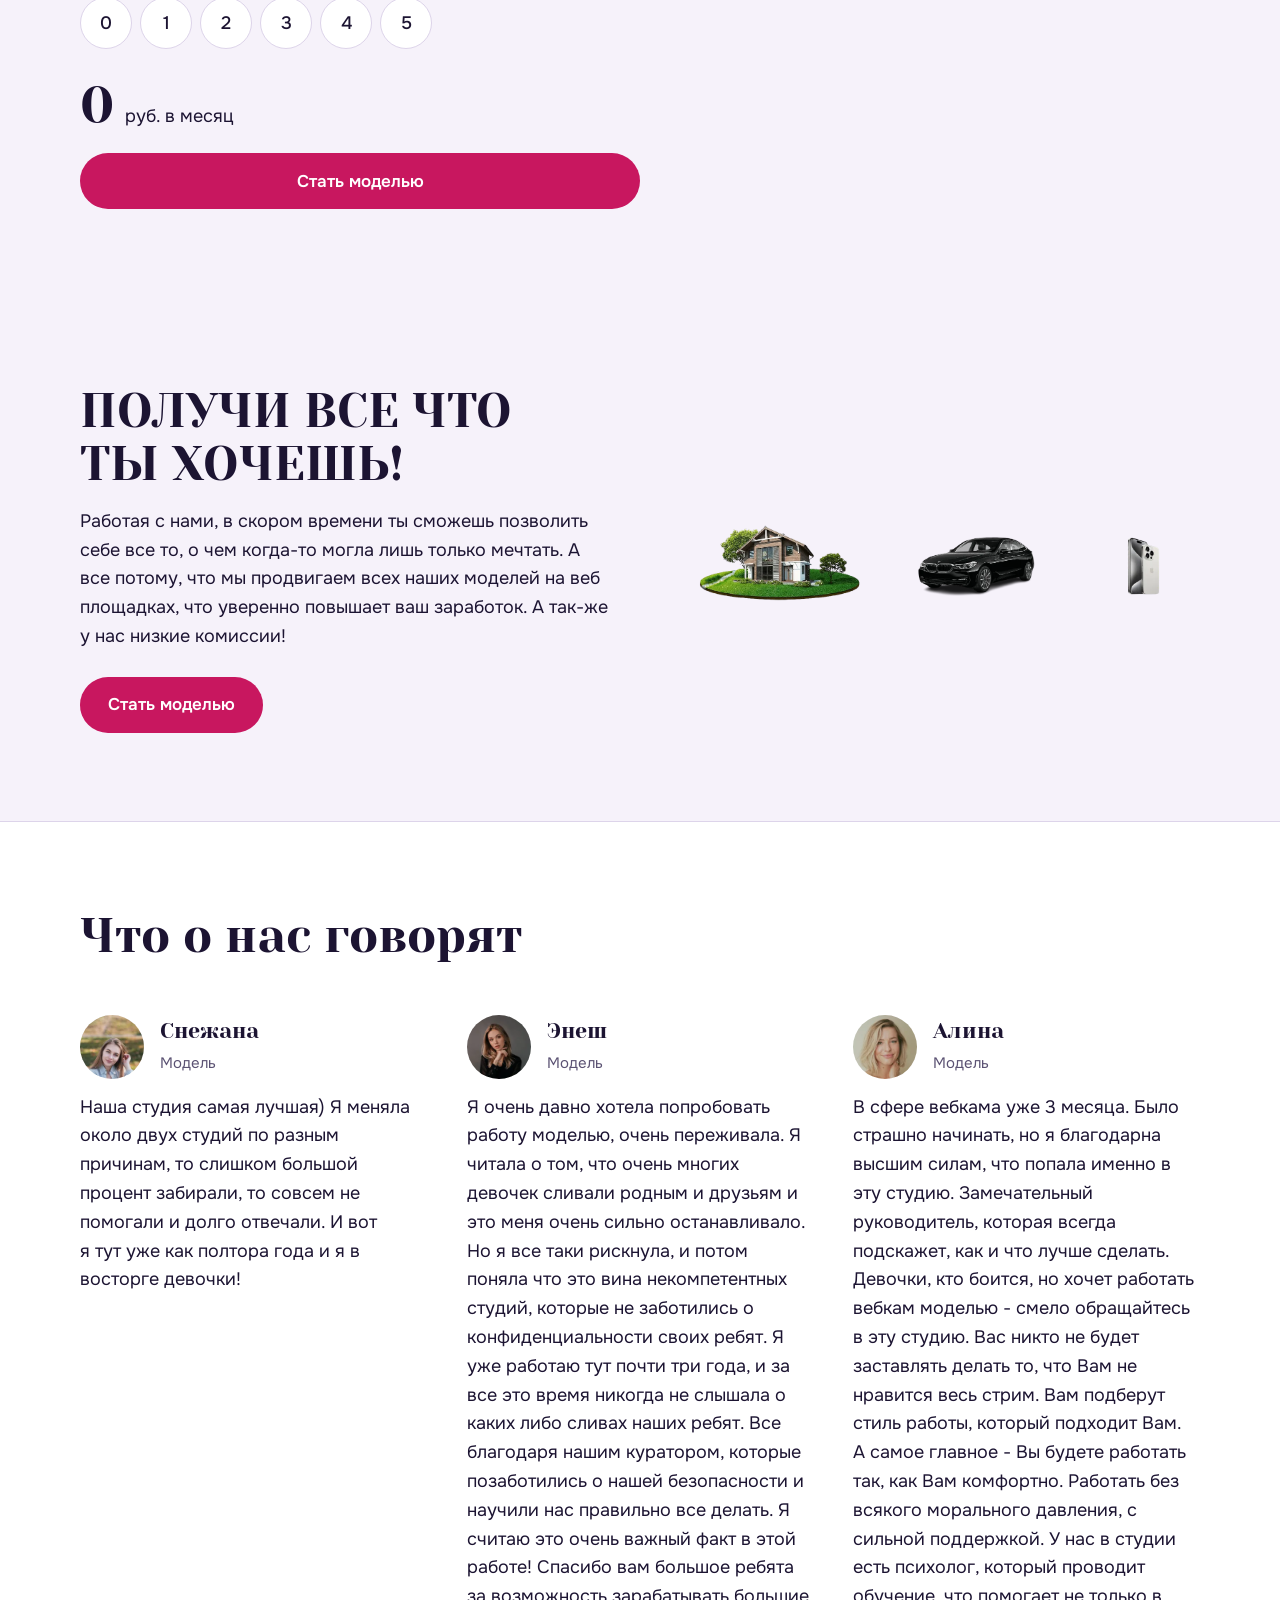
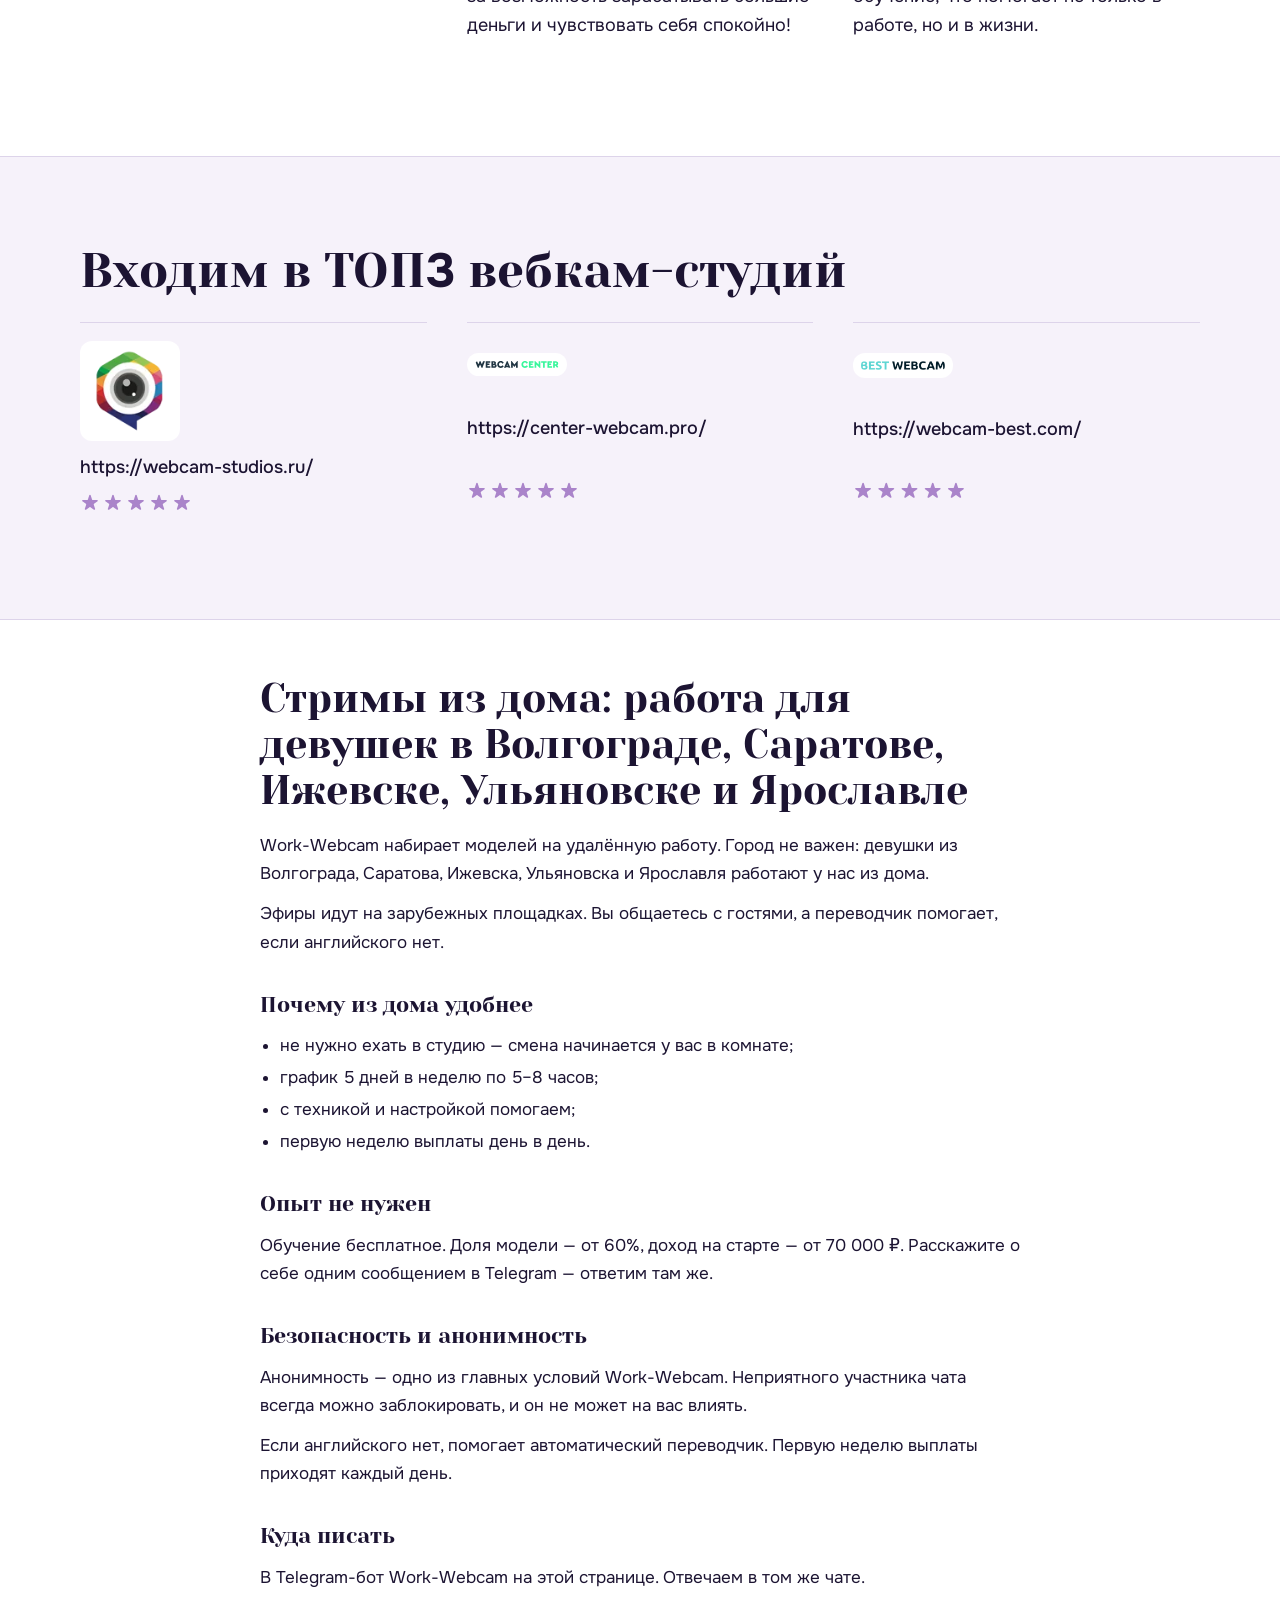
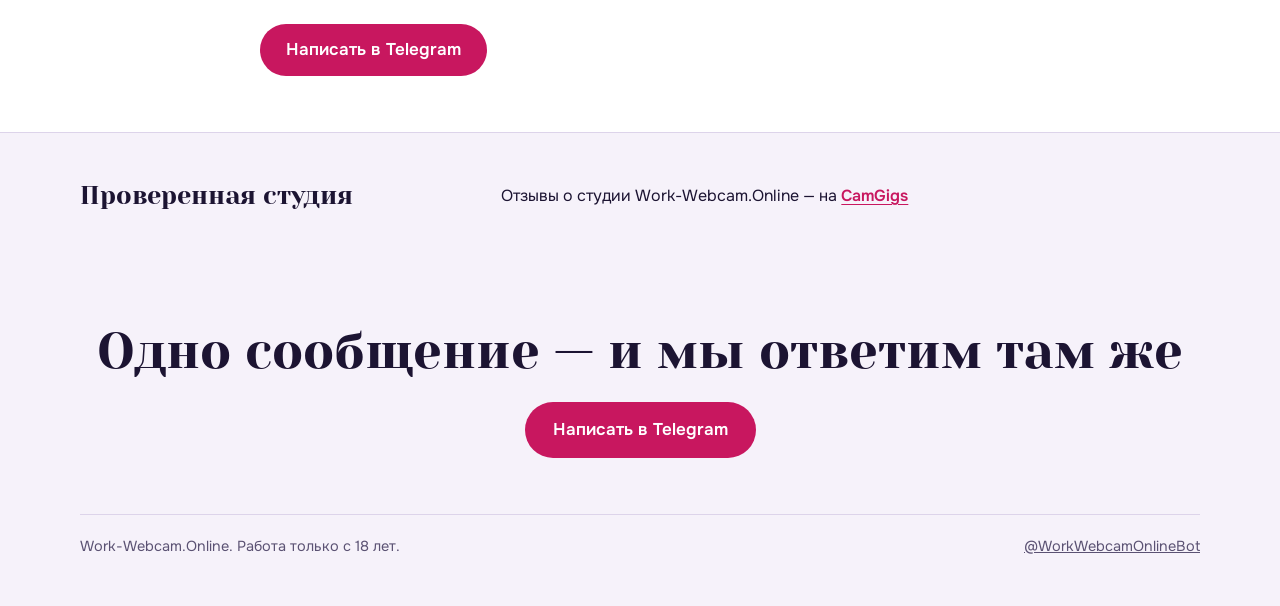
==== commit b8bf7401: "Возврат текстов владельца с боевого: обещания, расчёты дохода, такси, площадки, калькулятор, анкета," ====
--- a/index.html
+++ b/index.html
@@ -46,11 +46,15 @@
   <section class="obertka pervyj" aria-labelledby="zagolovok">
     <div>
       <h1 id="zagolovok">Заработай на стриме уже сегодня</h1>
+      <p class="podzagolovok">Обрети финансовую свободу</p>
       <p class="vstuplenie">Онлайн-общение с гостями зарубежных площадок. Обучение с нуля — бесплатно, с техникой и настройкой поможем, а если английского нет, поможет переводчик.</p>
-      <a class="knopka" href="https://t.me/WorkWebcamOnlineBot?start=sajt_work-webcam-online" target="_blank" rel="nofollow noopener">
-        <svg viewBox="0 0 24 24" aria-hidden="true"><path fill="currentColor" d="M9.78 18.65l.28-4.23 7.68-6.92c.34-.31-.07-.46-.52-.19L7.74 13.3 3.64 12c-.88-.25-.89-.86.2-1.3l15.97-6.16c.73-.33 1.43.18 1.15 1.3l-2.72 12.81c-.19.91-.74 1.13-1.5.71L12.6 16.3l-1.99 1.93c-.23.23-.42.42-.83.42z"/></svg>
-        Написать в Telegram
-      </a>
+      <div class="knopki">
+        <a class="knopka" href="https://t.me/WorkWebcamOnlineBot?start=sajt_work-webcam-online" target="_blank" rel="nofollow noopener">
+          <svg viewBox="0 0 24 24" aria-hidden="true"><path fill="currentColor" d="M9.78 18.65l.28-4.23 7.68-6.92c.34-.31-.07-.46-.52-.19L7.74 13.3 3.64 12c-.88-.25-.89-.86.2-1.3l15.97-6.16c.73-.33 1.43.18 1.15 1.3l-2.72 12.81c-.19.91-.74 1.13-1.5.71L12.6 16.3l-1.99 1.93c-.23.23-.42.42-.83.42z"/></svg>
+          Написать в Telegram
+        </a>
+        <a class="knopka vtoraya" href="#anketa" data-anketa>ХОЧУ СКОРЕЕ</a>
+      </div>
       <p class="primechanie">Работа только с 18 лет. Сначала четыре коротких вопроса, потом Telegram.</p>
     </div>
     <div class="lampa" role="img" aria-label="Кольцевая лампа, внутри — переписка: вы пишете одно сообщение, студия отвечает там же, в Telegram">
@@ -61,21 +65,67 @@
     </div>
   </section>
 
+  <section class="obertka razdel vygody" aria-label="Преимущества студии">
+    <div>
+      <h2>Лучшие условия и самые большие шансы на успех</h2>
+      <p>Мы предоставляем самые выгодные условия по процентом и имеем целый набор собственных инструментов для твоей раскрутки</p>
+    </div>
+    <div>
+      <h2>То что заработаешь сегодня, сегодня и получишь</h2>
+      <p>Доход в месяц от 1000$</p>
+      <p>Гарантируем ежедневные выплаты первую неделю работы</p>
+    </div>
+    <div>
+      <h2>Полная анонимность<br>и безопасность</h2>
+      <p>Знаем, как сделать так, чтобы о твоём маленьком секрете не узнал никто.</p>
+      <p>С нами ты в безопасности</p>
+    </div>
+  </section>
+
   <section class="obertka razdel usloviya" id="usloviya" aria-labelledby="h-usloviya">
     <div class="zagolovok">
       <h2 id="h-usloviya">Условия работы</h2>
       <p class="podskazka">Всё, что студия называет в объявлениях. Остальное обсуждаем в личной переписке.</p>
     </div>
-    <dl class="vedomost">
-      <div><dt>Доля модели</dt><dd>от 60%</dd></div>
-      <div><dt>Доход на старте</dt><dd>от 70 000 ₽</dd></div>
-      <div><dt>Выплаты</dt><dd>день в день — первую неделю</dd></div>
-      <div><dt>График</dt><dd>5&nbsp;дней в&nbsp;неделю по&nbsp;5&#8288;–&#8288;8&nbsp;часов в&nbsp;смену</dd></div>
-      <div><dt>Обучение</dt><dd>с нуля — бесплатно</dd></div>
-      <div><dt>Оборудование и настройка</dt><dd>помогаем</dd></div>
-      <div><dt>Переводчик</dt><dd>для общения с гостями</dd></div>
-    </dl>
-  </section>
+    <div>
+      <dl class="vedomost">
+        <div><dt>Доля модели</dt><dd>от 60%</dd></div>
+        <div><dt>Доход на старте</dt><dd>от 70 000 ₽</dd></div>
+        <div><dt>Выплаты</dt><dd>день в день — первую неделю</dd></div>
+        <div><dt>График</dt><dd>5&nbsp;дней в&nbsp;неделю по&nbsp;5&#8288;–&#8288;8&nbsp;часов в&nbsp;смену</dd></div>
+        <div><dt>Обучение</dt><dd>с нуля — бесплатно</dd></div>
+        <div><dt>Оборудование и настройка</dt><dd>помогаем</dd></div>
+        <div><dt>Переводчик</dt><dd>для общения с гостями</dd></div>
+      </dl>
+      <ul class="zvezdy">
+        <li>⭐️ от 60% моделям</li>
+        <li>⭐️ от 300 $ за смену</li>
+        <li>⭐️ удобное месторасположение</li>
+        <li>⭐️ возможность работы из дома</li>
+      </ul>
+    </div>
+  </section>
+
+  <section class="obertka razdel rabota" aria-labelledby="h-kto">
+    <h2 id="h-kto">Кто такая веб модель?</h2>
+    <div class="tekst">
+      <p>- Это возможность получить финансовую независимость, признание поклонников, комфортные условия работы вебкам-моделью в удобное время!</p>
+      <p>Работа заключается в online общение (переписка) с пользователями зарубежных стран.<br>Модель находится одна в студийной комнате, с необходимым оборудованием: свет, интерьер, HD камеры, ПК.</p>
+      <h3>Чем занимается вебкам модель?</h3>
+      <p>Общается с пользователями на разные темы. Приветствуется творческая составляющая: танцы, интересные рассказы, флирт. Чем увлекательней общение, тем дороже оплачивается ваше время. Преобладающий язык- английский. Если есть знания- отлично! Если нет, не беда- есть автоматический переводчик.</p>
+      <p>Работа веб-моделью это одна из лёгких профессий на рынке труда. С минимальными усилиями вы сможете достойно зарабатывать, планировать своё рабочее время. Больше путешествовать, совмещать работу с учёбой и развлечениями!</p>
+      <h3>Сколько ты сможешь зарабатывать?</h3>
+      <p>За границей работа веб-моделью приравнивается к высокодоходной, поэтому зарабатывать будешь много — общаясь с иностранцами из богатых стран. Средняя зарплата профессиональной модели, нашей студии, составляет <strong>150 000</strong> рублей в месяц.</p>
+      <p>Будь более креативной, займись своей красотой, научись понимать мужчин и вкладывай деньги в себя. Тогда твой доход увеличиться до <strong>300 000</strong> рублей и больше. Мы во всем тебе поможем!</p>
+    </div>
+  </section>
+
+  <div class="noch">
+    <section class="obertka razdel" aria-labelledby="h-intim">
+      <h2 id="h-intim">Общение без интима!</h2>
+      <p class="krupno">Работа вебкам-моделью — это только трансляция online общения, не встречаешься с людьми вживую, даже их не видишь. Диалог происходит по средствам online-чата в одностороннем порядке. Сама решаешь общаться с человеком или нет. Ты всегда можете отказать собеседнику и не делать то, чего не хочешь — участник чата не может на тебя влиять. А тех, кто тебе не нравится, всегда можно заблокировать.</p>
+    </section>
+  </div>
 
   <section class="obertka razdel" aria-labelledby="h-put">
     <h2 id="h-put">Как начать</h2>
@@ -87,27 +137,144 @@
     <a class="knopka" href="https://t.me/WorkWebcamOnlineBot?start=sajt_work-webcam-online" target="_blank" rel="nofollow noopener">Написать в Telegram</a>
   </section>
 
-  <div class="noch">
-    <section class="obertka razdel" aria-labelledby="h-bezopasnost">
-      <h2 id="h-bezopasnost">Анонимность и безопасность</h2>
-      <div class="garantii">
-        <div><h3>Анонимность</h3><p>Одно из главных условий Work-Webcam.</p></div>
-        <div><h3>Вы решаете сами</h3><p>Вы всегда можете отказать собеседнику и не делать то, чего не хотите.</p></div>
-        <div><h3>Блокировка</h3><p>Неприятного участника чата всегда можно заблокировать. Влиять на вас он не может.</p></div>
-        <div><h3>Только онлайн</h3><p>Работа — общение в чате без интима. С людьми вживую вы не встречаетесь.</p></div>
-        <div><h3>Переводчик</h3><p>Если английского нет, помогает автоматический переводчик.</p></div>
-      </div>
-    </section>
-  </div>
-
-  <section class="obertka razdel rabota" aria-labelledby="h-rabota">
-    <h2 id="h-rabota">Чем вы будете заниматься</h2>
-    <div class="tekst">
-      <p>Работа — онлайн-общение (переписка) с пользователями зарубежных стран. Эфиры идут на зарубежных площадках.</p>
-      <p>Вы общаетесь на разные темы. Приветствуется творческая составляющая: танцы, интересные рассказы, флирт. Чем увлекательнее общение, тем дороже оплачивается ваше время.</p>
-      <p>Преобладающий язык — английский. Если знаний нет, не беда: есть автоматический переводчик.</p>
-      <p>Работать можно из дома. В студии модель находится одна в комнате с оборудованием: свет, интерьер, HD-камеры, ПК.</p>
-    </div>
+  <section class="taksi" aria-labelledby="h-taksi">
+    <div class="obertka taksi__obertka">
+      <div>
+        <h2 id="h-taksi">Вызовем такси бизнес класса до студии,<br>запишись на экскурсию!</h2>
+        <div class="knopki">
+          <a class="knopka" href="https://t.me/WorkWebcamOnlineBot?start=sajt_work-webcam-online" target="_blank" rel="nofollow noopener">Заказать такси</a>
+          <a class="knopka vtoraya" href="https://t.me/WorkWebcamOnlineBot?start=sajt_work-webcam-online" target="_blank" rel="nofollow noopener">Узнать подробнее</a>
+        </div>
+      </div>
+      <img src="images/taksi.webp" alt="" width="720" height="427" loading="lazy" decoding="async">
+    </div>
+  </section>
+
+  <section class="obertka razdel ploshchadki" aria-labelledby="h-pl">
+    <h2 id="h-pl">Мы сотрудничаем с WebCam сайтами представленными ниже и не только</h2>
+    <p class="podskazka">Модель может работать одновременно на всех сайтах, что значительно увеличит ваш доход. Все сайты объедены в один общий чат, куда приходят все сообщения и отражается ваш доход.</p>
+    <ul class="spisok-pl">
+      <li>
+        <img class="logo" src="images/pl-chaturbate.webp" alt="Chaturbate" loading="lazy" decoding="async" width="260" height="75">
+        <p>Сhaturbate - последние 3-4 года занимает лидирующую позицию среди всех вебкам сайтов по версии аналитичесткого агенства alexa.com И третье место среди всех сайтов категории adult</p>
+        <a class="ssylka-sajt" href="https://chaturbate.com/" target="_blank" rel="nofollow noopener">Посмотреть сайт<span class="vh"> — Chaturbate</span></a>
+      </li>
+      <li>
+        <img class="logo" src="images/pl-stripchat.webp" alt="Stripchat" loading="lazy" decoding="async" width="260" height="71">
+        <p>Stripchat - Cайт формата freemium. На сайте можно работать как делая шоу за чаевые, так и по классической схеме "free - private", каждая модель выбирает свой собственный стиль</p>
+        <a class="ssylka-sajt" href="https://ru.stripchat.com/" target="_blank" rel="nofollow noopener">Посмотреть сайт<span class="vh"> — Stripchat</span></a>
+      </li>
+      <li>
+        <img class="logo" src="images/pl-bongacams.webp" alt="Bongacams" loading="lazy" decoding="async" width="300" height="128">
+        <p>Bongacams - занимает лидирующие позиции в рейтингах самых популярных сайтов для взрослых и часто попадает в число самых посещаемых сайтов</p>
+        <a class="ssylka-sajt" href="https://ros.bongacams.cam/" target="_blank" rel="nofollow noopener">Посмотреть сайт<span class="vh"> — Bongacams</span></a>
+      </li>
+      <li>
+        <img class="logo" src="images/pl-camsoda.webp" alt="CamSoda" loading="lazy" decoding="async" width="260" height="81">
+        <p>Сhaturbate - последние 3-4 года занимает лидирующую позицию среди всех вебкам сайтов по версии аналитичесткого агенства alexa.com И третье место среди всех сайтов категории adult</p>
+        <a class="ssylka-sajt" href="https://www.camsoda.com/" target="_blank" rel="nofollow noopener">Посмотреть сайт<span class="vh"> — CamSoda</span></a>
+      </li>
+      <li>
+        <img class="logo" src="images/pl-cam4.webp" alt="Cam4" loading="lazy" decoding="async" width="260" height="57">
+        <p>Cam4 - это фришный сайт, основанный на работе в публичном (общем)чате. Основной заработок моделей это чаевые и подарки. Но опция приватного чата всё же доступна</p>
+        <a class="ssylka-sajt" href="https://ru.cam4.com/" target="_blank" rel="nofollow noopener">Посмотреть сайт<span class="vh"> — Cam4</span></a>
+      </li>
+      <li>
+        <img class="logo" src="images/pl-flirt4free.webp" alt="Flirt4Free" loading="lazy" decoding="async" width="260" height="95">
+        <p>Flirt4Free - один из первых сайтов для веб моделей, является одним из лидеров рынка. Сайт позиционирует себя как премиум ресурс, потому и требования на нем соответствующие</p>
+        <a class="ssylka-sajt" href="https://www.flirt4free.com/" target="_blank" rel="nofollow noopener">Посмотреть сайт<span class="vh"> — Flirt4Free</span></a>
+      </li>
+      <li>
+        <img class="logo" src="images/pl-lovense.webp" alt="Lovense" loading="lazy" decoding="async" width="300" height="90">
+        <p>lovense.com - Сайт продающий игрушками для моделей которые реагируют на жетоны мемберов увеличивая доход моделей примерно на 30%</p>
+        <a class="ssylka-sajt" href="https://ru.lovense.com/" target="_blank" rel="nofollow noopener">Посмотреть сайт<span class="vh"> — Lovense</span></a>
+      </li>
+    </ul>
+  </section>
+
+  <section class="obertka razdel kalkulyator" aria-labelledby="h-calc">
+    <h2 id="h-calc">Узнай сколько заработаешь с нами!</h2>
+    <form class="kalk" id="kalk" novalidate>
+      <div class="shag" data-shag="1">
+        <div class="pole">
+          <label for="k-dni">Сколько дней в неделю хотите работать?</label>
+          <input type="range" id="k-dni" name="pr" min="4" max="6" step="1" value="5">
+          <div class="diapazon"><span>4</span><span>6</span></div>
+        </div>
+        <fieldset class="pole">
+          <legend>Сколько часов в день?</legend>
+<div class="varianty">          <label class="vybor"><input type="radio" name="ask" value="5" data-k="4127" required><span>5</span></label>
+          <label class="vybor"><input type="radio" name="ask" value="6" data-k="5517"><span>6</span></label>
+          <label class="vybor"><input type="radio" name="ask" value="7" data-k="6315"><span>7</span></label>
+</div>        </fieldset>
+        <fieldset class="pole">
+          <legend>Знание английского от 0 до 5?</legend>
+<div class="varianty">          <label class="vybor"><input type="radio" name="engl" value="0" data-k="2.5" required><span>0</span></label>
+          <label class="vybor"><input type="radio" name="engl" value="1" data-k="3"><span>1</span></label>
+          <label class="vybor"><input type="radio" name="engl" value="2" data-k="5"><span>2</span></label>
+          <label class="vybor"><input type="radio" name="engl" value="3" data-k="7"><span>3</span></label>
+          <label class="vybor"><input type="radio" name="engl" value="4" data-k="8.5"><span>4</span></label>
+          <label class="vybor"><input type="radio" name="engl" value="5" data-k="10"><span>5</span></label>
+</div>        </fieldset>
+        <p class="itog"><span class="itog__chislo" id="k-itog" aria-live="polite">0</span> руб. в месяц</p>
+        <p class="oshibka" id="k-oshibka" role="alert" hidden>Ответьте на оба вопроса: часы в день и знание английского.</p>
+        <button type="button" class="knopka" id="k-dalee">Стать моделью</button>
+      </div>
+      <div class="shag" data-shag="2" hidden>
+        <div class="pole">
+          <label for="k-kontakt">Ваш телефон или ник в Telegram*</label>
+          <input type="text" id="k-kontakt" name="kontakt" required autocomplete="tel">
+        </div>
+        <label class="galka"><input type="checkbox" name="tg" value="yes" checked><span>Напишите в Telegram</span></label>
+        <label class="galka"><input type="checkbox" name="wa" value="yes"><span>Напишите в WhatsApp</span></label>
+        <div class="knopki">
+          <button type="button" class="knopka vtoraya" id="k-nazad">Назад</button>
+          <button type="submit" class="knopka">Стать моделью</button>
+        </div>
+      </div>
+    </form>
+  </section>
+
+  <section class="obertka razdel poluchi" aria-labelledby="h-poluchi">
+    <div>
+      <h2 id="h-poluchi">ПОЛУЧИ ВСЕ ЧТО ТЫ ХОЧЕШЬ!</h2>
+      <p>Работая с нами, в скором времени ты сможешь позволить себе все то, о чем когда-то могла лишь только мечтать. А все потому, что мы продвигаем всех наших моделей на веб площадках, что уверенно повышает ваш заработок. А так-же у нас низкие комиссии!</p>
+      <a class="knopka" href="https://t.me/WorkWebcamOnlineBot?start=sajt_work-webcam-online" target="_blank" rel="nofollow noopener">Стать моделью</a>
+    </div>
+    <div class="zhizn" aria-hidden="true">
+      <img src="images/zhizn-dom.webp" alt="" width="600" height="233" loading="lazy" decoding="async">
+      <img src="images/zhizn-mashina.webp" alt="" width="520" height="223" loading="lazy" decoding="async">
+      <img src="images/zhizn-telefon.webp" alt="" width="360" height="224" loading="lazy" decoding="async">
+    </div>
+  </section>
+
+  <section class="otzyvy-fon" aria-labelledby="h-otzyvy">
+    <div class="obertka razdel">
+      <h2 id="h-otzyvy">Что о нас говорят</h2>
+      <div class="otzyvy">
+      <figure class="otzyv">
+        <figcaption><img src="images/otzyv-snezhana.webp" alt="Снежана" width="64" height="64" loading="lazy" decoding="async"><span class="otzyv__imya">Снежана</span><span class="otzyv__rol">Модель</span></figcaption>
+        <blockquote><p>Наша студия самая лучшая) Я меняла около двух студий по разным причинам, то слишком большой процент забирали, то совсем не помогали и долго отвечали. И вот я тут уже как полтора года и я в восторге девочки!</p></blockquote>
+      </figure>
+      <figure class="otzyv">
+        <figcaption><img src="images/otzyv-enesh.webp" alt="Энеш" width="64" height="64" loading="lazy" decoding="async"><span class="otzyv__imya">Энеш</span><span class="otzyv__rol">Модель</span></figcaption>
+        <blockquote><p>Я очень давно хотела попробовать работу моделью, очень переживала. Я читала о том, что очень многих девочек сливали родным и друзьям и это меня очень сильно останавливало. Но я все таки рискнула, и потом поняла что это вина некомпетентных студий, которые не заботились о конфиденциальности своих ребят. Я уже работаю тут почти три года, и за все это время никогда не слышала о каких либо сливах наших ребят. Все благодаря нашим куратором, которые позаботились о нашей безопасности и научили нас правильно все делать. Я считаю это очень важный факт в этой работе! Спасибо вам большое ребята за возможность зарабатывать большие деньги и чувствовать себя спокойно!</p></blockquote>
+      </figure>
+      <figure class="otzyv">
+        <figcaption><img src="images/otzyv-alina.webp" alt="Алина" width="64" height="64" loading="lazy" decoding="async"><span class="otzyv__imya">Алина</span><span class="otzyv__rol">Модель</span></figcaption>
+        <blockquote><p>В сфере вебкама уже 3 месяца. Было страшно начинать, но я благодарна высшим силам, что попала именно в эту студию. Замечательный руководитель, которая всегда подскажет, как и что лучше сделать.<br>Девочки, кто боится, но хочет работать вебкам моделью - смело обращайтесь в эту студию. Вас никто не будет заставлять делать то, что Вам не нравится весь стрим. Вам подберут стиль работы, который подходит Вам.<br>А самое главное - Вы будете работать так, как Вам комфортно. Работать без всякого морального давления, с сильной поддержкой. У нас в студии есть психолог, который проводит обучение, что помогает не только в работе, но и в жизни.</p></blockquote>
+      </figure>
+      </div>
+    </div>
+  </section>
+
+  <section class="obertka razdel top3" aria-labelledby="h-top3">
+    <h2 id="h-top3">Входим в ТОП<span class="cifra">3</span> вебкам-студий</h2>
+    <ul class="top3__spisok">
+      <li><img src="images/top3-webcam-studios.webp" alt="" width="100" height="100" loading="lazy" decoding="async"><span>https://webcam-studios.ru/</span><img class="zvezdy5" src="images/zvezdy5.svg" alt="" width="146" height="26" loading="lazy"></li>
+      <li><img class="top3__shirokij" src="images/top3-center-webcam.svg" alt="" width="247" height="20" loading="lazy"><span>https://center-webcam.pro/</span><img class="zvezdy5" src="images/zvezdy5.svg" alt="" width="146" height="26" loading="lazy"></li>
+      <li><img class="top3__shirokij" src="images/top3-webcam-best.svg" alt="" width="280" height="30" loading="lazy"><span>https://webcam-best.com/</span><img class="zvezdy5" src="images/zvezdy5.svg" alt="" width="146" height="26" loading="lazy"></li>
+    </ul>
   </section>
 
 <!--blok-gorod--><section class="bg-wrap"><div class="bg-in">
@@ -148,6 +315,22 @@
   </div>
 </footer>
 
+
+<div class="okno" id="anketa" role="dialog" aria-modal="true" aria-labelledby="h-anketa">
+  <a class="okno__fon" href="#" aria-label="Закрыть окно" tabindex="-1"></a>
+  <form class="okno__forma" id="anketa-forma">
+    <a class="okno__x" href="#" aria-label="Закрыть окно">×</a>
+    <h2 id="h-anketa">Заполни анкету и стань моделью</h2>
+    <div class="pole"><label class="vh" for="a-kontakt">Телефон или ник в Телеграм*</label><input type="text" id="a-kontakt" name="kontakt" placeholder="Телефон или ник в Телеграм*" required></div>
+    <label class="galka"><input type="checkbox" name="tg" value="yes"><span>Напишите в Telegram</span></label>
+    <label class="galka"><input type="checkbox" name="wa" value="yes"><span>Напишите в WhatsApp</span></label>
+    <button type="submit" class="knopka">Отправить анкету</button>
+    <p class="melko">* Поля обязательные для заполнения</p>
+    <p class="melko">** Заполняя анкету, Вы подтверждаете, что Вам есть 18 лет</p>
+    <p class="melko">Заполняя анкету я даю свое согласие на обработку персональных данных и прочитал(а) соглашение вебкам студии Universe of models</p>
+  </form>
+</div>
+
 <div class="nizhnyaya"><a class="knopka" href="https://t.me/WorkWebcamOnlineBot?start=sajt_work-webcam-online" target="_blank" rel="nofollow noopener">Написать в Telegram</a></div>
 
 <script src="js/site.js" defer></script>
--- a/css/site.css
+++ b/css/site.css
@@ -231,3 +231,120 @@
   .lampa::before, .puzyr.otvet { animation: none; }
   .nizhnyaya { transition: none; }
 }
+
+/* ---- Тексты владельца, возвращённые из боевой версии ---- */
+.vh { position: absolute; width: 1px; height: 1px; overflow: hidden; clip-path: inset(50%); white-space: nowrap; }
+.knopki { display: flex; flex-wrap: wrap; gap: 12px; }
+.knopka.vtoraya { background: transparent; color: var(--ink); box-shadow: inset 0 0 0 2px var(--ink); }
+.knopka.vtoraya:hover { background: color-mix(in srgb, var(--ink) 8%, transparent); filter: none; }
+.noch .knopka.vtoraya { color: var(--night-ink); box-shadow: inset 0 0 0 2px var(--night-ink); }
+.pervyj .podzagolovok { font: 400 clamp(1.3rem, 5.4vw, 2rem)/1.2 var(--display); color: var(--accent); margin: 18px 0 0; }
+.pervyj .vstuplenie { margin-top: 14px; }
+
+/* Три главных обещания */
+.vygody { display: grid; gap: 0; padding-top: 24px; }
+.vygody > div { padding: 24px 0; border-top: 1px solid var(--line); }
+.vygody h2 { font-size: clamp(1.35rem, 5.2vw, 1.75rem); line-height: 1.2; margin-bottom: 12px; }
+.vygody p { color: var(--muted); margin: 0 0 .6em; }
+
+/* Звёзды под ведомостью */
+.zvezdy { list-style: none; margin: 28px 0 0; padding: 0; display: grid; gap: 8px; font-size: 1.05rem; }
+
+/* Кто такая веб модель */
+.rabota .tekst h3 { font-size: 1.5rem; line-height: 1.2; margin: 32px 0 10px; }
+.rabota .tekst strong { font: 400 1.5em/1 var(--display); color: var(--accent); white-space: nowrap; }
+.noch .krupno { font: 400 clamp(1.15rem, 4.4vw, 1.5rem)/1.5 var(--text); max-width: 40em; margin-top: 22px; color: var(--night-ink); }
+
+/* Такси */
+.taksi { background: var(--accent); color: var(--accent-ink); }
+.taksi__obertka { display: grid; gap: 24px; padding: 48px 0; align-items: center; }
+.taksi h2 { font-size: clamp(1.6rem, 6vw, 2.4rem); line-height: 1.15; margin-bottom: 24px; }
+.taksi img { width: min(100%, 460px); height: auto; margin-inline: auto; }
+.taksi .knopka { background: var(--accent-ink); color: var(--accent); }
+.taksi .knopka.vtoraya { background: transparent; color: var(--accent-ink); box-shadow: inset 0 0 0 2px var(--accent-ink); }
+
+/* Площадки */
+.spisok-pl { list-style: none; margin: 28px 0 0; padding: 0; display: grid; gap: 0; }
+.spisok-pl li { display: grid; gap: 10px; padding: 22px 0; border-top: 1px solid var(--line); }
+.spisok-pl .logo { height: 44px; width: auto; max-width: 180px; object-fit: contain; object-position: left; background: #fff; border-radius: 8px; padding: 4px 8px; }
+.spisok-pl p { margin: 0; }
+.ssylka-sajt { font-weight: 600; color: var(--accent); text-underline-offset: 3px; justify-self: start; }
+
+/* Калькулятор */
+.kalk { margin-top: 24px; max-width: 560px; display: grid; gap: 22px; }
+.kalk .shag { display: grid; gap: 22px; }
+.kalk .shag[hidden] { display: none; }
+.pole { border: 0; margin: 0; padding: 0; display: grid; gap: 10px; min-width: 0; }
+.pole > label, .pole > legend { font-weight: 500; padding: 0; }
+.pole input[type=range] { width: 100%; accent-color: var(--accent); }
+.diapazon { display: flex; justify-content: space-between; color: var(--muted); font-size: 14px; }
+.pole input[type=text], .okno input[type=text] {
+  width: 100%; min-height: 52px; padding: 0 20px; border-radius: 999px; border: 1.5px solid var(--line);
+  background: var(--surface); color: var(--ink); font: 400 17px/1 var(--text);
+}
+.vybor { display: inline-block; margin: 0 8px 8px 0; }
+.vybor input { position: absolute; opacity: 0; }
+.vybor span { display: inline-grid; place-items: center; min-width: 52px; min-height: 52px; padding: 0 16px; border-radius: 999px; border: 1.5px solid var(--line); background: var(--surface); cursor: pointer; font-weight: 500; }
+.vybor input:checked + span { background: var(--ink); color: var(--bg); border-color: var(--ink); }
+.vybor input:focus-visible + span { outline: 3px solid var(--accent); outline-offset: 3px; }
+.itog { font-size: 18px; margin: 0; }
+.itog__chislo { font: 400 clamp(2.2rem, 9vw, 3.2rem)/1 var(--display); margin-right: 6px; }
+.oshibka { color: var(--accent); font-weight: 500; margin: 0; }
+.galka { display: flex; align-items: center; gap: 12px; cursor: pointer; }
+.galka input { width: 22px; height: 22px; accent-color: var(--accent); flex: none; }
+
+/* Получи всё, что хочешь */
+.poluchi { display: grid; gap: 32px; align-items: center; }
+.poluchi p { max-width: 34em; }
+.zhizn { display: flex; align-items: flex-end; justify-content: center; gap: 8px; }
+.zhizn img { height: auto; min-width: 0; }
+.zhizn img:nth-child(1) { width: 42%; }
+.zhizn img:nth-child(2) { width: 36%; }
+.zhizn img:nth-child(3) { width: 22%; }
+
+/* Отзывы */
+.otzyvy-fon { background: var(--surface); border-block: 1px solid var(--line); }
+.otzyvy { display: grid; gap: 0; margin-top: 24px; }
+.otzyv { margin: 0; padding: 28px 0; border-top: 1px solid var(--line); }
+.otzyv figcaption { display: grid; grid-template-columns: 64px 1fr; column-gap: 16px; align-items: center; margin-bottom: 14px; }
+.otzyv img { grid-row: span 2; width: 64px; height: 64px; border-radius: 50%; object-fit: cover; }
+.otzyv__imya { font: 400 1.35rem/1.2 var(--display); }
+.otzyv__rol { color: var(--muted); font-size: 15px; }
+.otzyv blockquote { margin: 0; }
+.otzyv p { margin: 0; }
+
+/* ТОП3 */
+.top3__spisok { list-style: none; margin: 24px 0 0; padding: 0; display: grid; gap: 0; }
+.top3__spisok li { display: grid; grid-template-columns: 100px 1fr; gap: 6px 18px; align-items: center; padding: 18px 0; border-top: 1px solid var(--line); }
+.top3__spisok li > img:first-child { max-width: 100px; max-height: 100px; background: #fff; border-radius: 12px; padding: 8px; grid-row: span 2; width: 100px; height: auto; object-fit: contain; }
+.top3__spisok .top3__shirokij { background: #fff; }
+.top3__spisok span { overflow-wrap: anywhere; font-weight: 500; }
+.zvezdy5 { height: 20px; width: auto; }
+
+/* Окно анкеты (работает и без скриптов: открывается по #anketa) */
+.okno { display: none; position: fixed; inset: 0; z-index: 100; place-items: center; padding: 16px; overflow-y: auto; }
+.okno:target, .okno.otkryto { display: grid; }
+.okno__fon { position: fixed; inset: 0; background: rgba(10, 6, 20, .6); }
+.okno__forma { position: relative; width: min(100%, 460px); background: var(--surface); color: var(--ink); border-radius: 24px; padding: 32px 24px 24px; display: grid; gap: 16px; }
+.okno__forma h2 { font-size: 1.7rem; line-height: 1.15; padding-right: 28px; }
+.okno__x { position: absolute; top: 12px; right: 16px; font-size: 30px; line-height: 1; text-decoration: none; color: var(--muted); }
+.melko { font-size: 13px; line-height: 1.45; color: var(--muted); margin: 0; }
+
+@media (min-width: 900px) {
+  .vygody { grid-template-columns: repeat(3, 1fr); gap: 40px; }
+  .taksi__obertka { grid-template-columns: 1.2fr .8fr; padding: 56px 0; }
+  .zvezdy { grid-template-columns: 1fr 1fr; }
+  .spisok-pl { grid-template-columns: 1fr 1fr; column-gap: 64px; }
+  .poluchi { grid-template-columns: 1fr 1fr; gap: 64px; }
+  .otzyvy { grid-template-columns: repeat(3, 1fr); gap: 40px; }
+  .otzyv { border-top: 0; }
+  .top3__spisok { grid-template-columns: repeat(3, 1fr); gap: 40px; }
+  .top3__spisok li { grid-template-columns: 1fr; border-top: 1px solid var(--line); justify-items: start; gap: 12px; }
+  .top3__spisok li > img:first-child { grid-row: auto; }
+  .rabota .tekst { max-width: 40em; }
+}
+
+.varianty { display: flex; flex-wrap: wrap; }
+.poluchi h2 { margin-bottom: 16px; }
+.poluchi .knopka { margin-top: 8px; }
+.cifra { font-family: var(--text); font-weight: 700; }
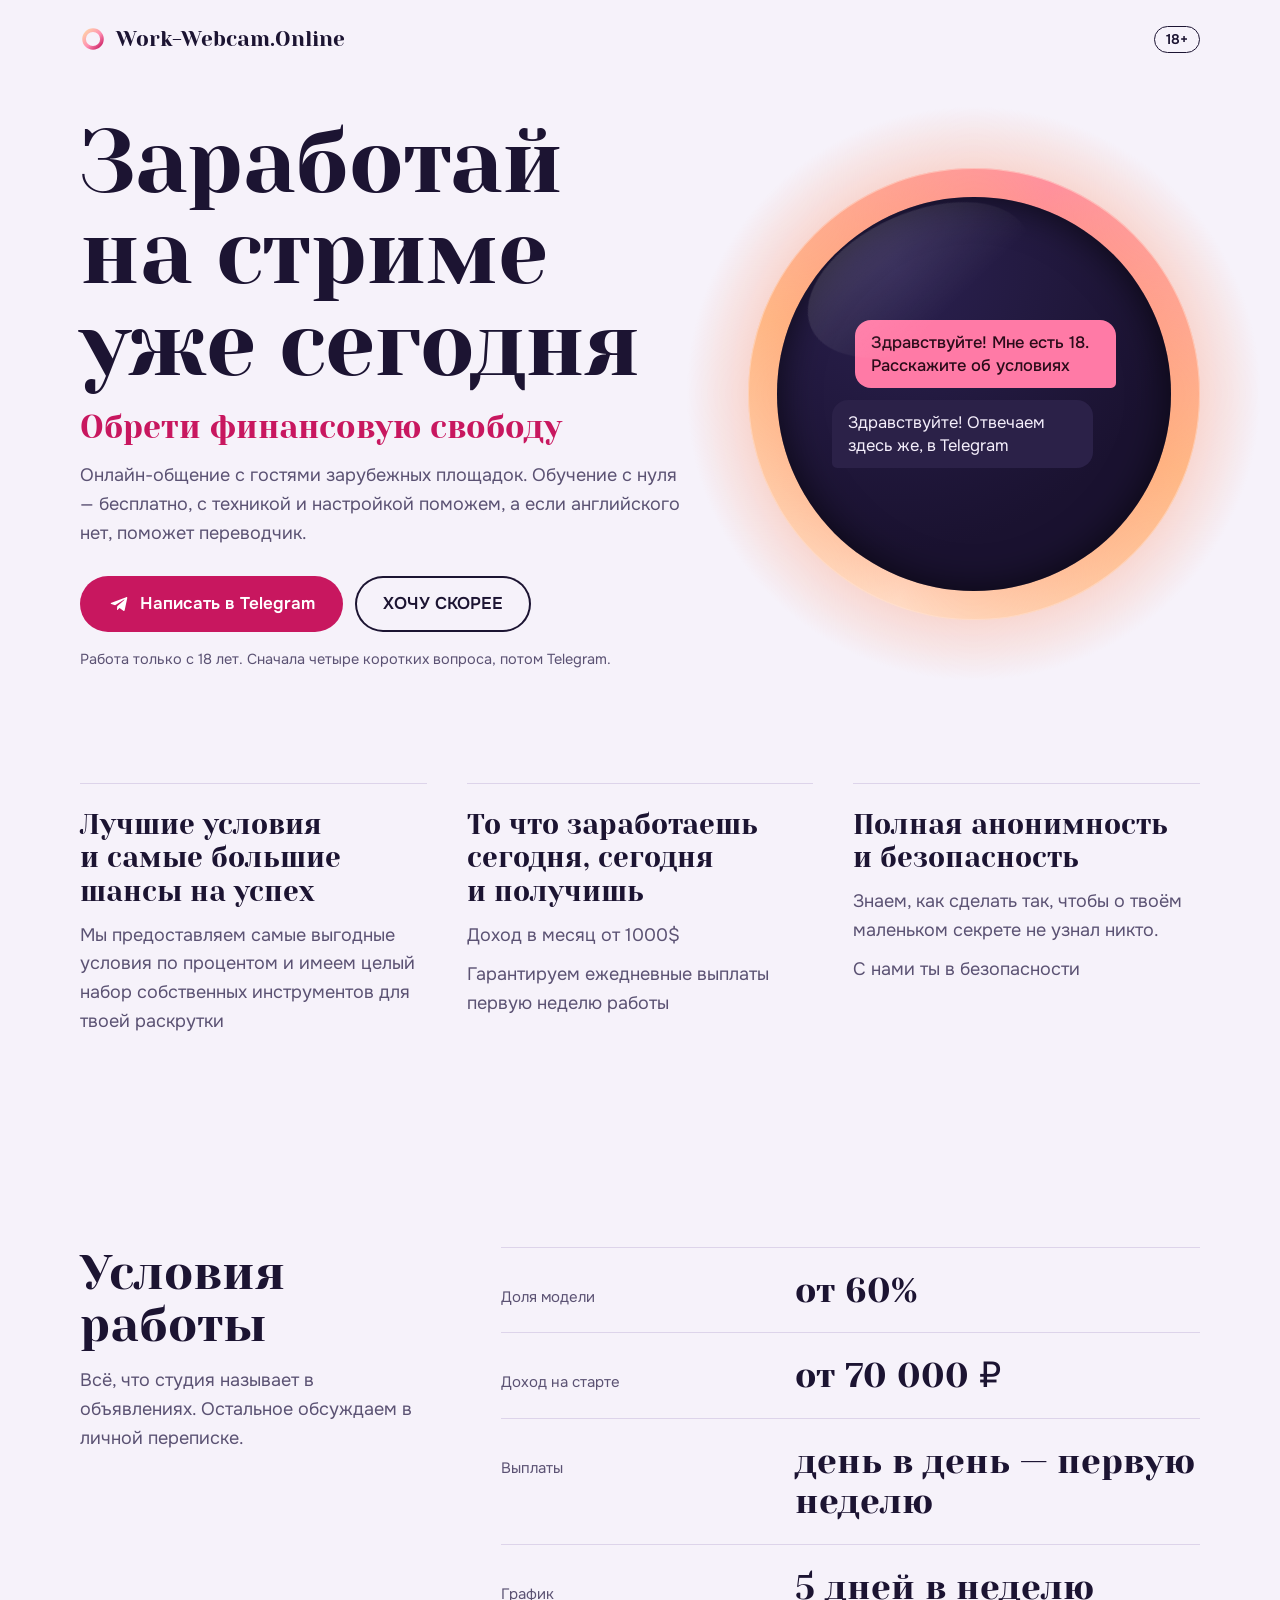
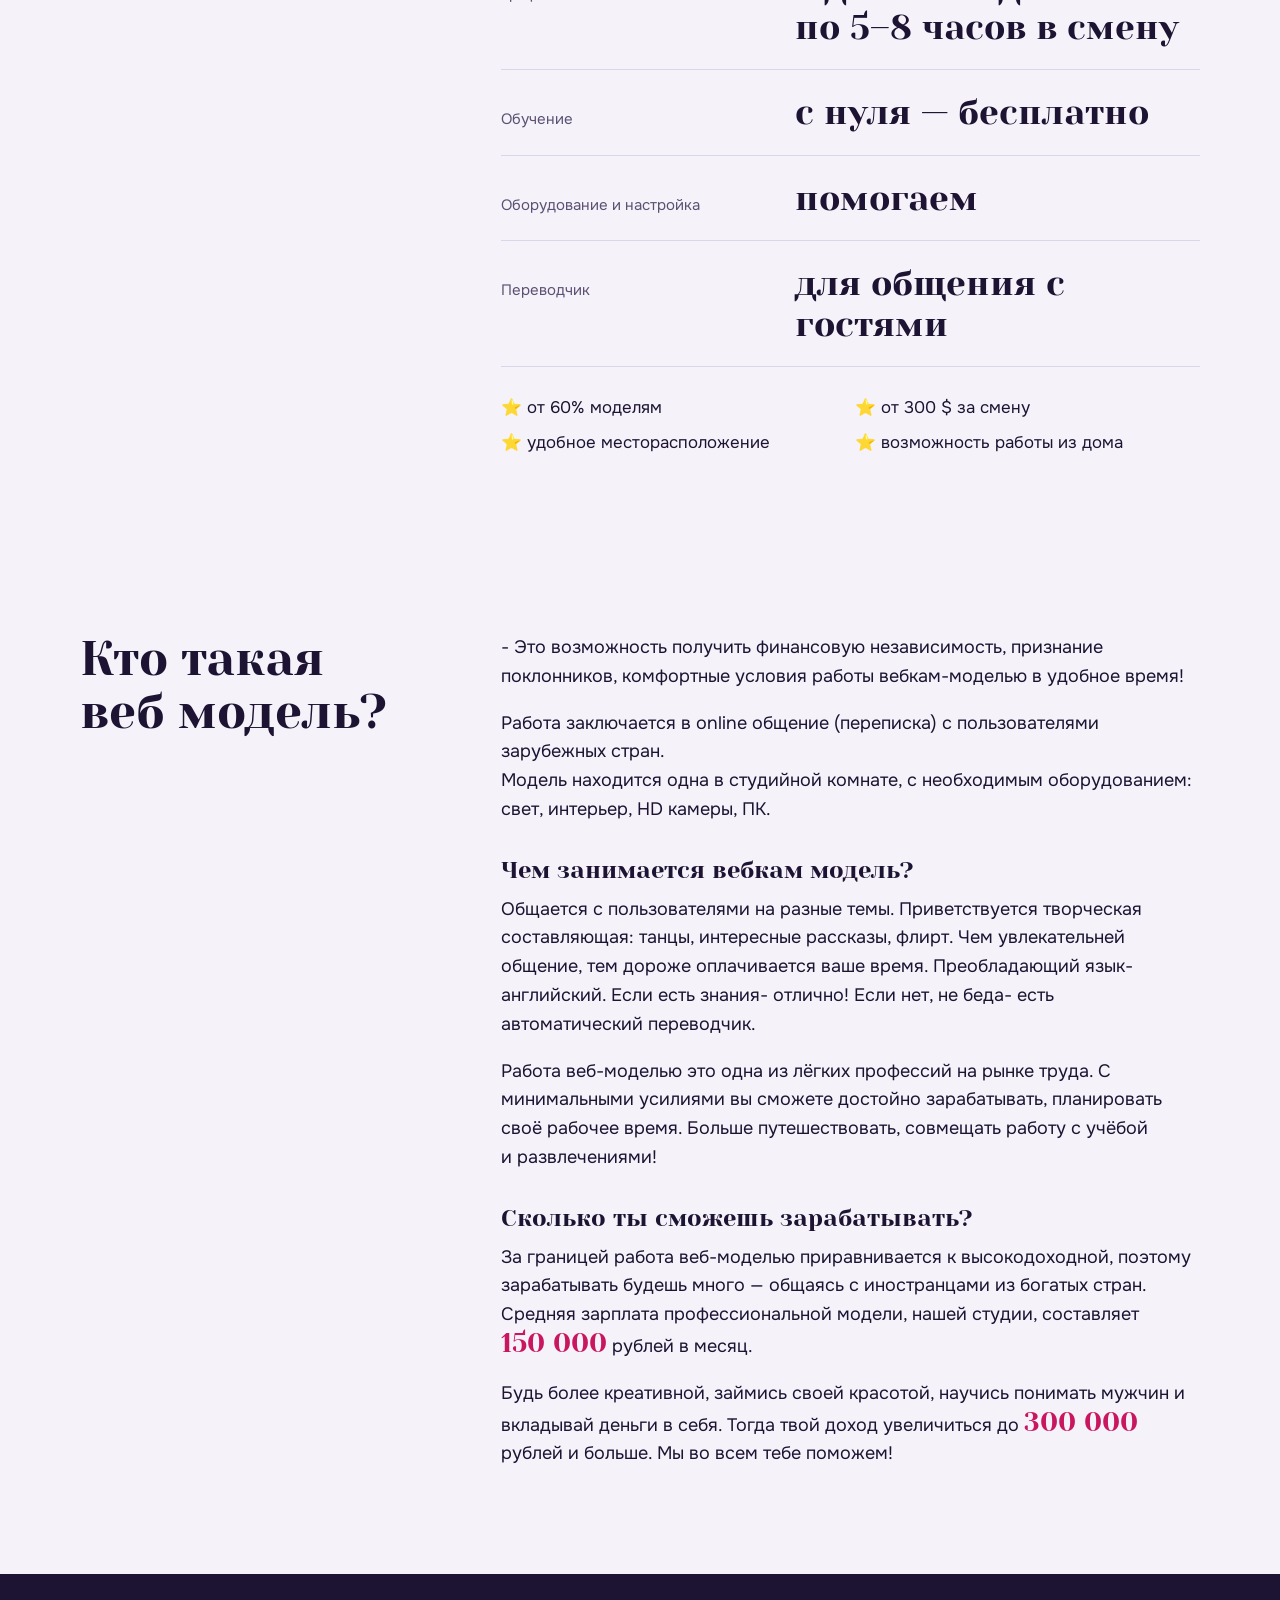
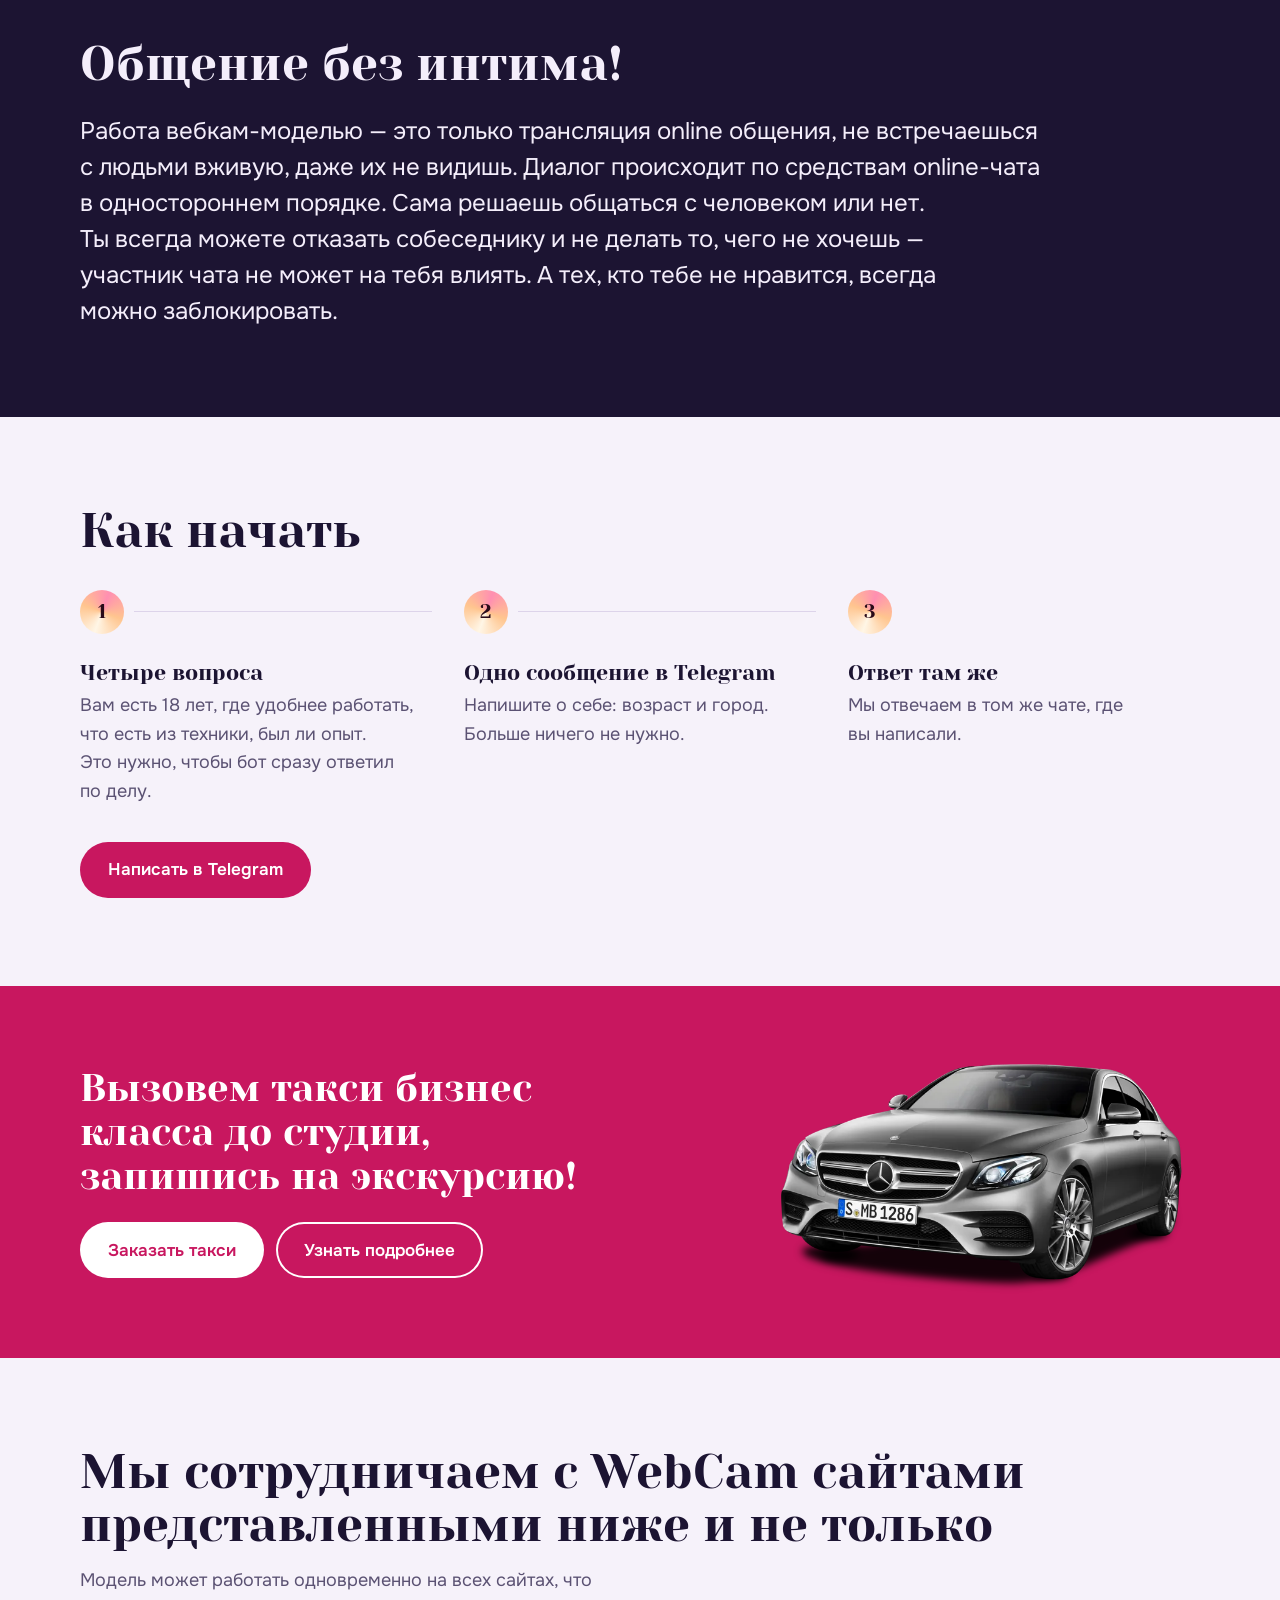
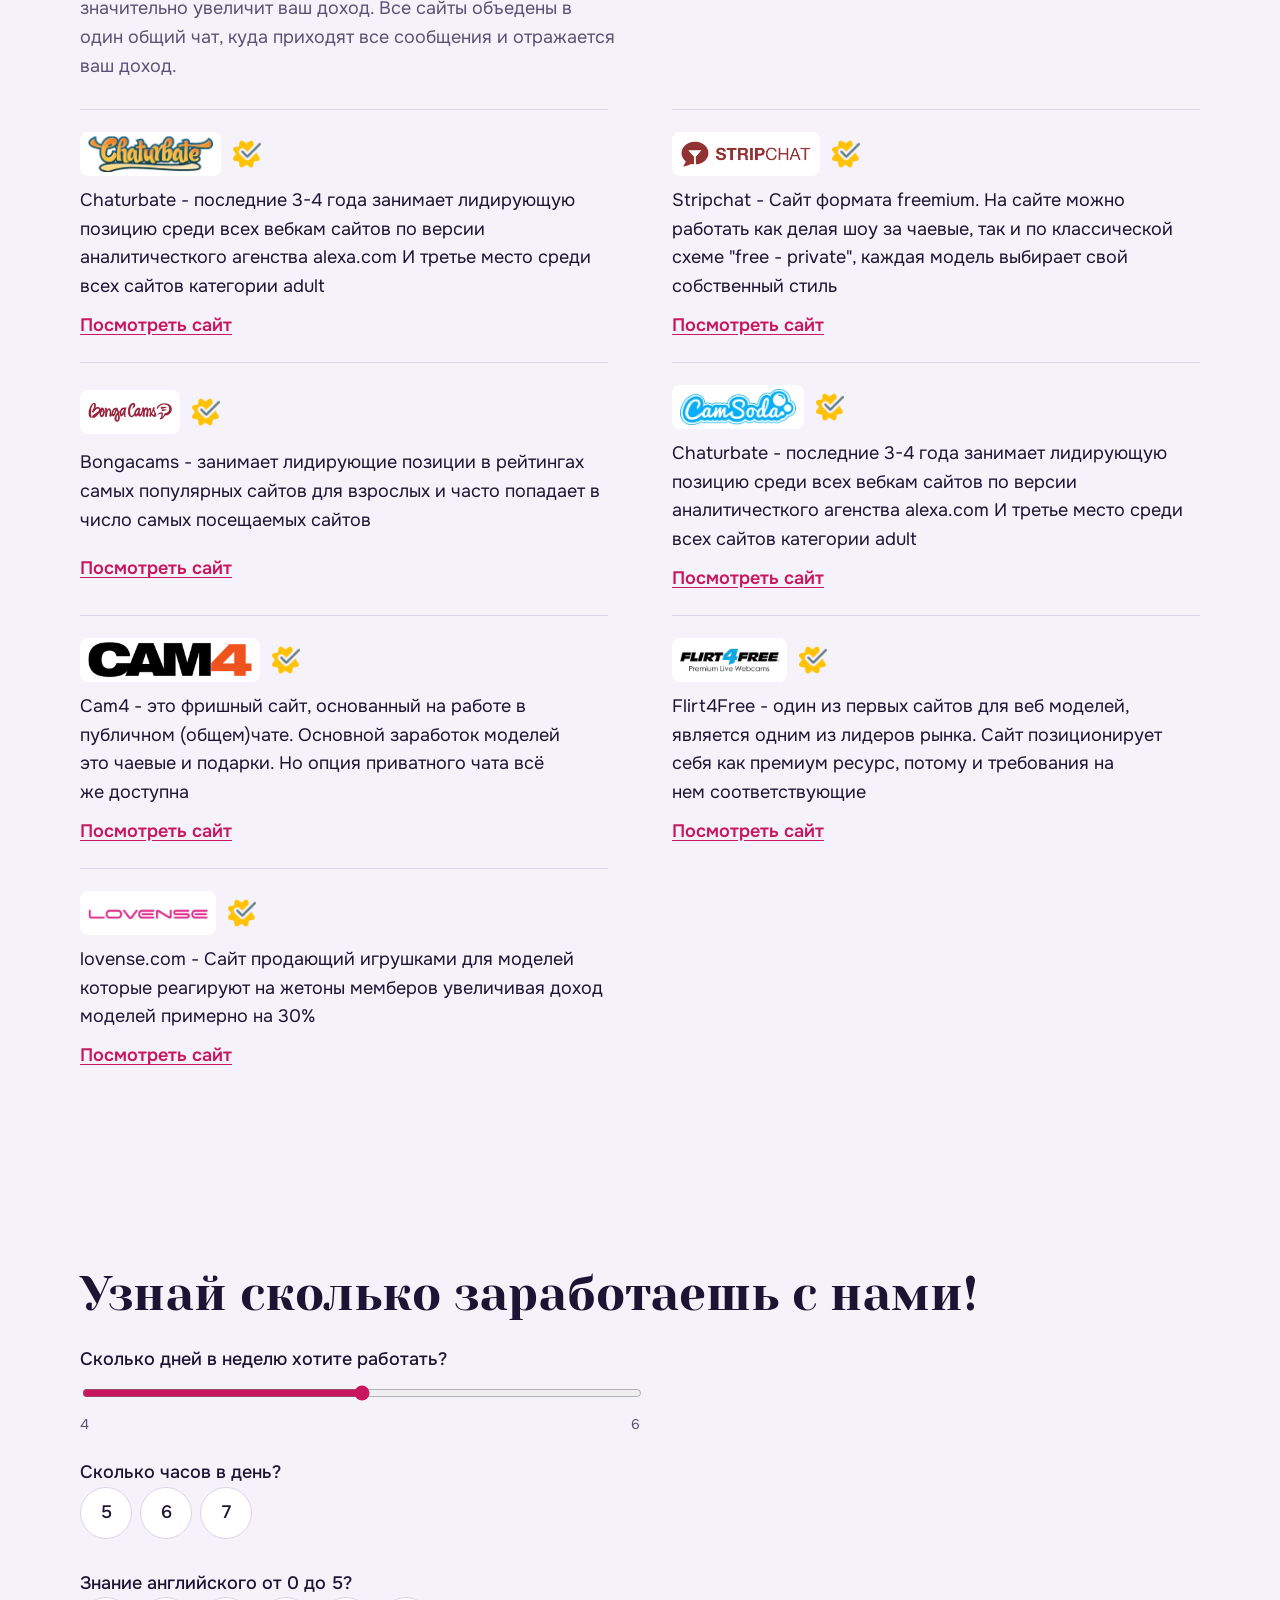
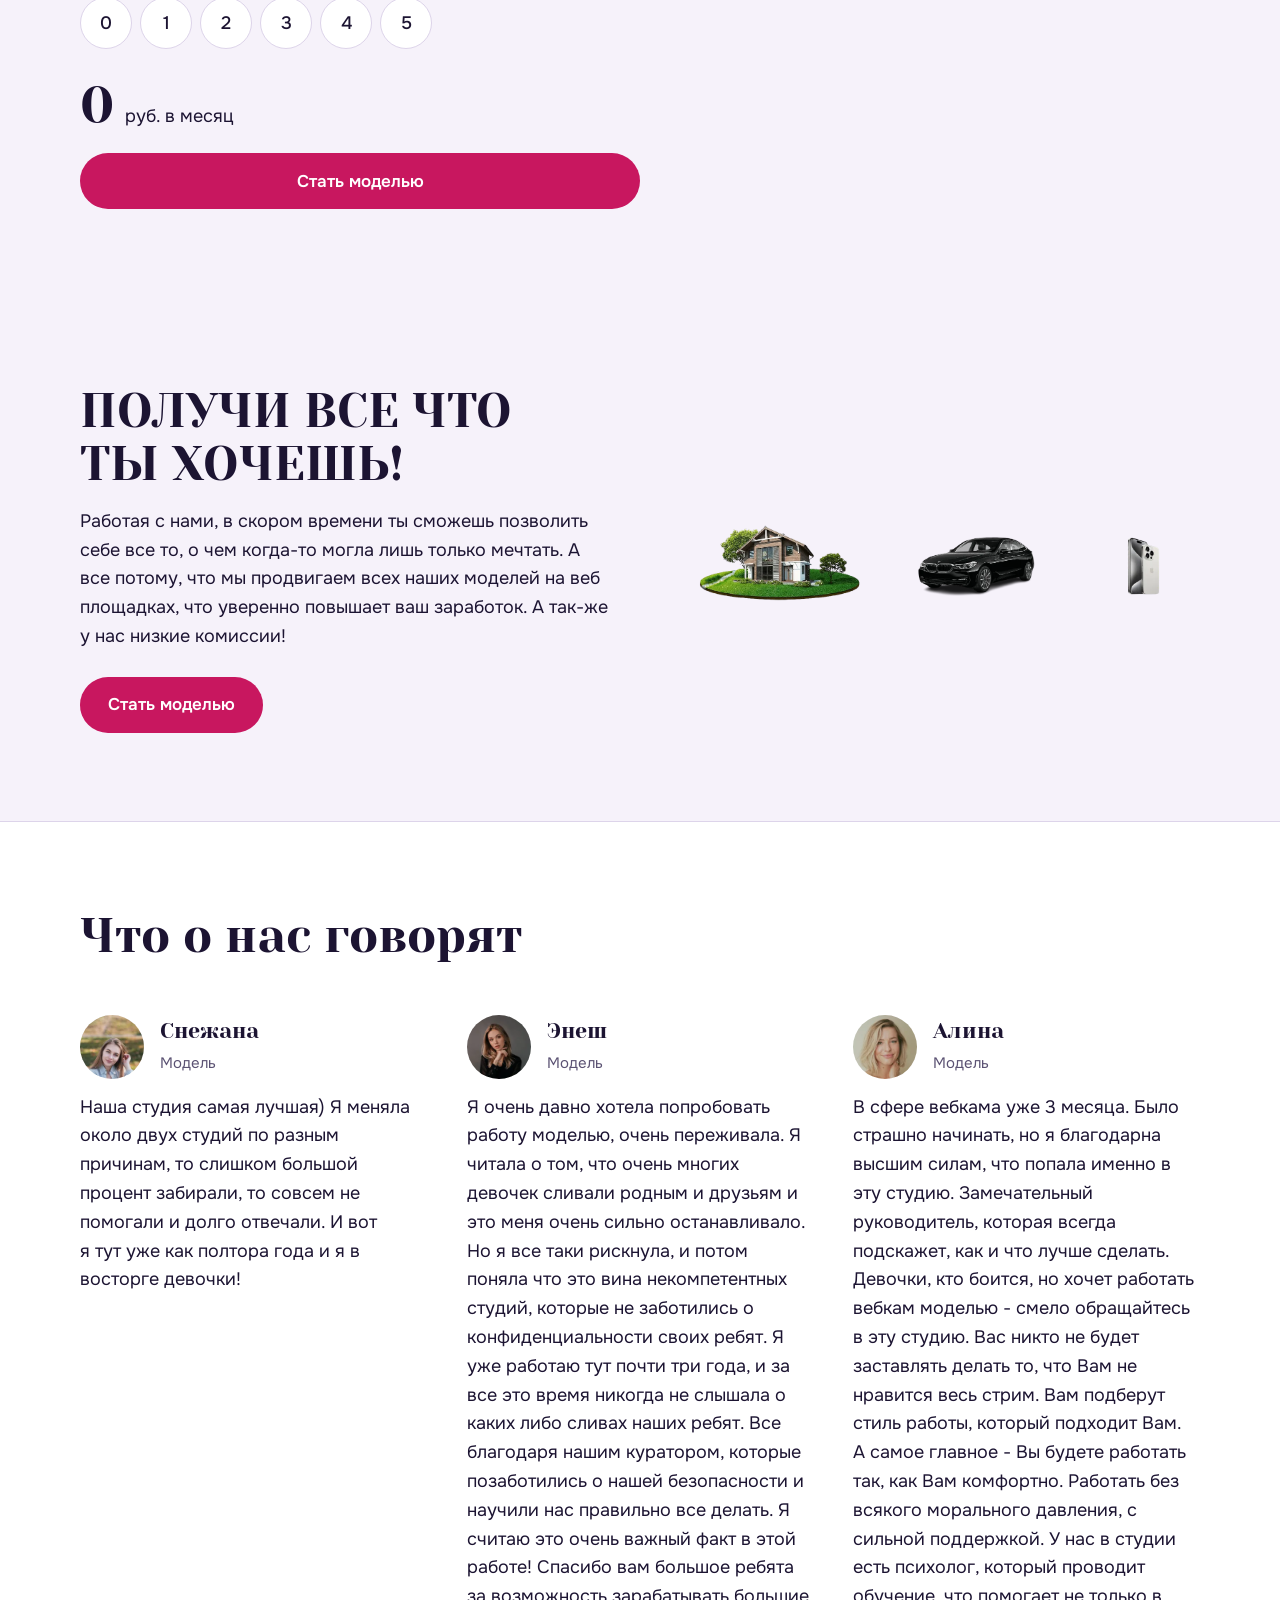
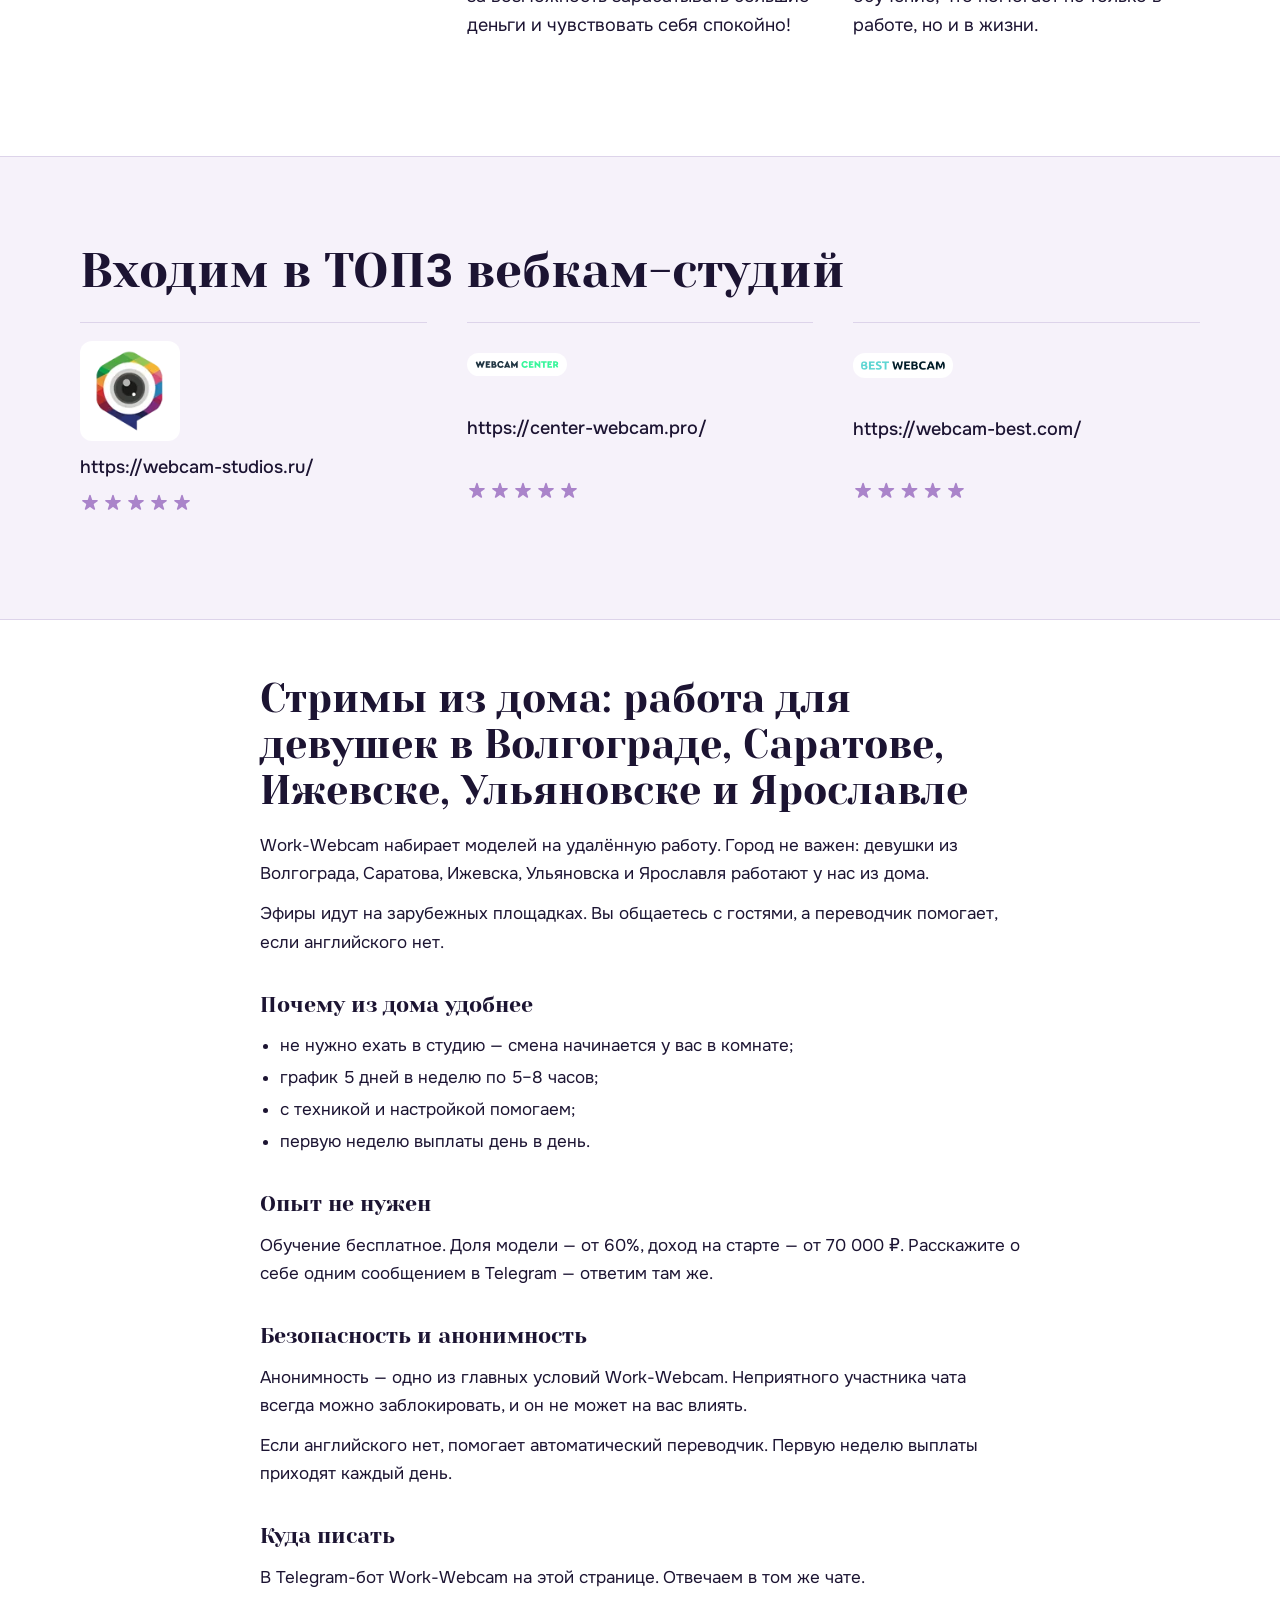
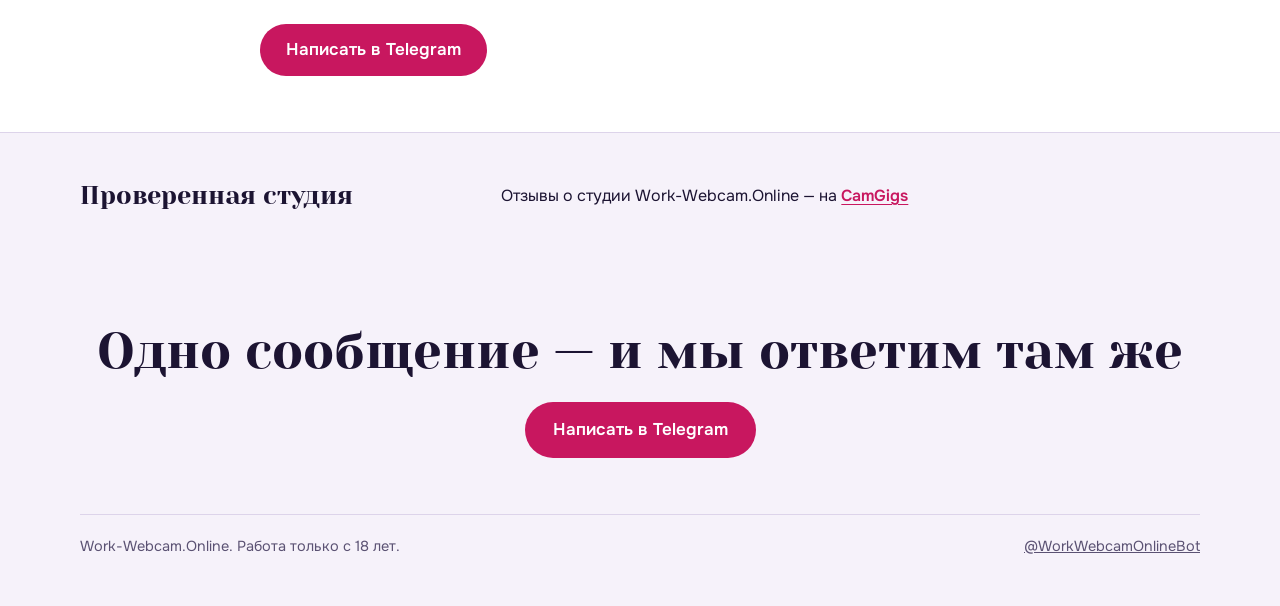
==== commit 7236984a: "Значок площадок, цифра в ТОП3 читается" ====
--- a/index.html
+++ b/index.html
@@ -155,37 +155,37 @@
     <p class="podskazka">Модель может работать одновременно на всех сайтах, что значительно увеличит ваш доход. Все сайты объедены в один общий чат, куда приходят все сообщения и отражается ваш доход.</p>
     <ul class="spisok-pl">
       <li>
-        <img class="logo" src="images/pl-chaturbate.webp" alt="Chaturbate" loading="lazy" decoding="async" width="260" height="75">
+        <div class="pl-shapka"><img class="logo" src="images/pl-chaturbate.webp" alt="Chaturbate" loading="lazy" decoding="async" width="260" height="75"><img class="znachok" src="images/znachok-proveren.webp" alt="" width="64" height="64" loading="lazy" decoding="async"></div>
         <p>Сhaturbate - последние 3-4 года занимает лидирующую позицию среди всех вебкам сайтов по версии аналитичесткого агенства alexa.com И третье место среди всех сайтов категории adult</p>
         <a class="ssylka-sajt" href="https://chaturbate.com/" target="_blank" rel="nofollow noopener">Посмотреть сайт<span class="vh"> — Chaturbate</span></a>
       </li>
       <li>
-        <img class="logo" src="images/pl-stripchat.webp" alt="Stripchat" loading="lazy" decoding="async" width="260" height="71">
+        <div class="pl-shapka"><img class="logo" src="images/pl-stripchat.webp" alt="Stripchat" loading="lazy" decoding="async" width="260" height="71"><img class="znachok" src="images/znachok-proveren.webp" alt="" width="64" height="64" loading="lazy" decoding="async"></div>
         <p>Stripchat - Cайт формата freemium. На сайте можно работать как делая шоу за чаевые, так и по классической схеме "free - private", каждая модель выбирает свой собственный стиль</p>
         <a class="ssylka-sajt" href="https://ru.stripchat.com/" target="_blank" rel="nofollow noopener">Посмотреть сайт<span class="vh"> — Stripchat</span></a>
       </li>
       <li>
-        <img class="logo" src="images/pl-bongacams.webp" alt="Bongacams" loading="lazy" decoding="async" width="300" height="128">
+        <div class="pl-shapka"><img class="logo" src="images/pl-bongacams.webp" alt="Bongacams" loading="lazy" decoding="async" width="300" height="128"><img class="znachok" src="images/znachok-proveren.webp" alt="" width="64" height="64" loading="lazy" decoding="async"></div>
         <p>Bongacams - занимает лидирующие позиции в рейтингах самых популярных сайтов для взрослых и часто попадает в число самых посещаемых сайтов</p>
         <a class="ssylka-sajt" href="https://ros.bongacams.cam/" target="_blank" rel="nofollow noopener">Посмотреть сайт<span class="vh"> — Bongacams</span></a>
       </li>
       <li>
-        <img class="logo" src="images/pl-camsoda.webp" alt="CamSoda" loading="lazy" decoding="async" width="260" height="81">
+        <div class="pl-shapka"><img class="logo" src="images/pl-camsoda.webp" alt="CamSoda" loading="lazy" decoding="async" width="260" height="81"><img class="znachok" src="images/znachok-proveren.webp" alt="" width="64" height="64" loading="lazy" decoding="async"></div>
         <p>Сhaturbate - последние 3-4 года занимает лидирующую позицию среди всех вебкам сайтов по версии аналитичесткого агенства alexa.com И третье место среди всех сайтов категории adult</p>
         <a class="ssylka-sajt" href="https://www.camsoda.com/" target="_blank" rel="nofollow noopener">Посмотреть сайт<span class="vh"> — CamSoda</span></a>
       </li>
       <li>
-        <img class="logo" src="images/pl-cam4.webp" alt="Cam4" loading="lazy" decoding="async" width="260" height="57">
+        <div class="pl-shapka"><img class="logo" src="images/pl-cam4.webp" alt="Cam4" loading="lazy" decoding="async" width="260" height="57"><img class="znachok" src="images/znachok-proveren.webp" alt="" width="64" height="64" loading="lazy" decoding="async"></div>
         <p>Cam4 - это фришный сайт, основанный на работе в публичном (общем)чате. Основной заработок моделей это чаевые и подарки. Но опция приватного чата всё же доступна</p>
         <a class="ssylka-sajt" href="https://ru.cam4.com/" target="_blank" rel="nofollow noopener">Посмотреть сайт<span class="vh"> — Cam4</span></a>
       </li>
       <li>
-        <img class="logo" src="images/pl-flirt4free.webp" alt="Flirt4Free" loading="lazy" decoding="async" width="260" height="95">
+        <div class="pl-shapka"><img class="logo" src="images/pl-flirt4free.webp" alt="Flirt4Free" loading="lazy" decoding="async" width="260" height="95"><img class="znachok" src="images/znachok-proveren.webp" alt="" width="64" height="64" loading="lazy" decoding="async"></div>
         <p>Flirt4Free - один из первых сайтов для веб моделей, является одним из лидеров рынка. Сайт позиционирует себя как премиум ресурс, потому и требования на нем соответствующие</p>
         <a class="ssylka-sajt" href="https://www.flirt4free.com/" target="_blank" rel="nofollow noopener">Посмотреть сайт<span class="vh"> — Flirt4Free</span></a>
       </li>
       <li>
-        <img class="logo" src="images/pl-lovense.webp" alt="Lovense" loading="lazy" decoding="async" width="300" height="90">
+        <div class="pl-shapka"><img class="logo" src="images/pl-lovense.webp" alt="Lovense" loading="lazy" decoding="async" width="300" height="90"><img class="znachok" src="images/znachok-proveren.webp" alt="" width="64" height="64" loading="lazy" decoding="async"></div>
         <p>lovense.com - Сайт продающий игрушками для моделей которые реагируют на жетоны мемберов увеличивая доход моделей примерно на 30%</p>
         <a class="ssylka-sajt" href="https://ru.lovense.com/" target="_blank" rel="nofollow noopener">Посмотреть сайт<span class="vh"> — Lovense</span></a>
       </li>
--- a/css/site.css
+++ b/css/site.css
@@ -347,4 +347,6 @@
 .varianty { display: flex; flex-wrap: wrap; }
 .poluchi h2 { margin-bottom: 16px; }
 .poluchi .knopka { margin-top: 8px; }
-.cifra { font-family: var(--text); font-weight: 700; }
+.cifra { font-family: Arial, Helvetica, sans-serif; font-weight: 700; }
+.pl-shapka { display: flex; align-items: center; gap: 12px; }
+.znachok { width: 28px; height: 28px; }
